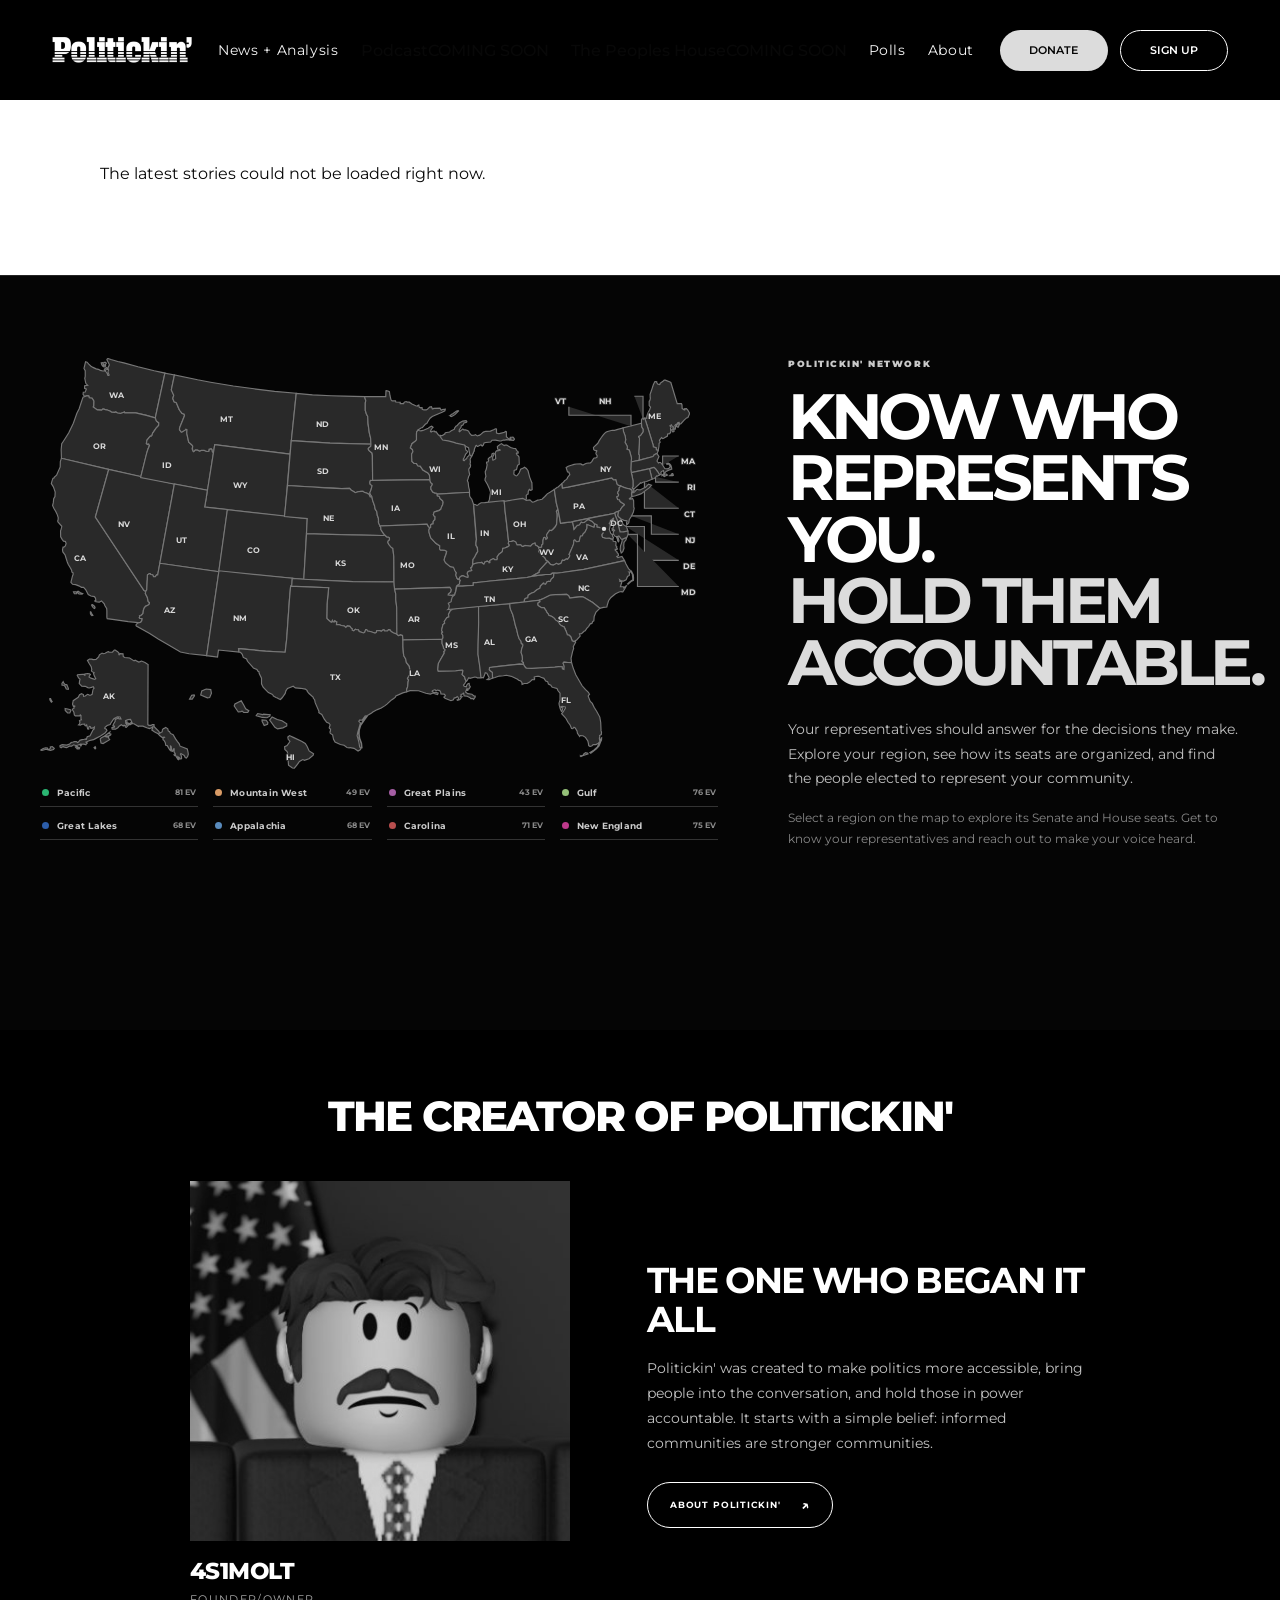
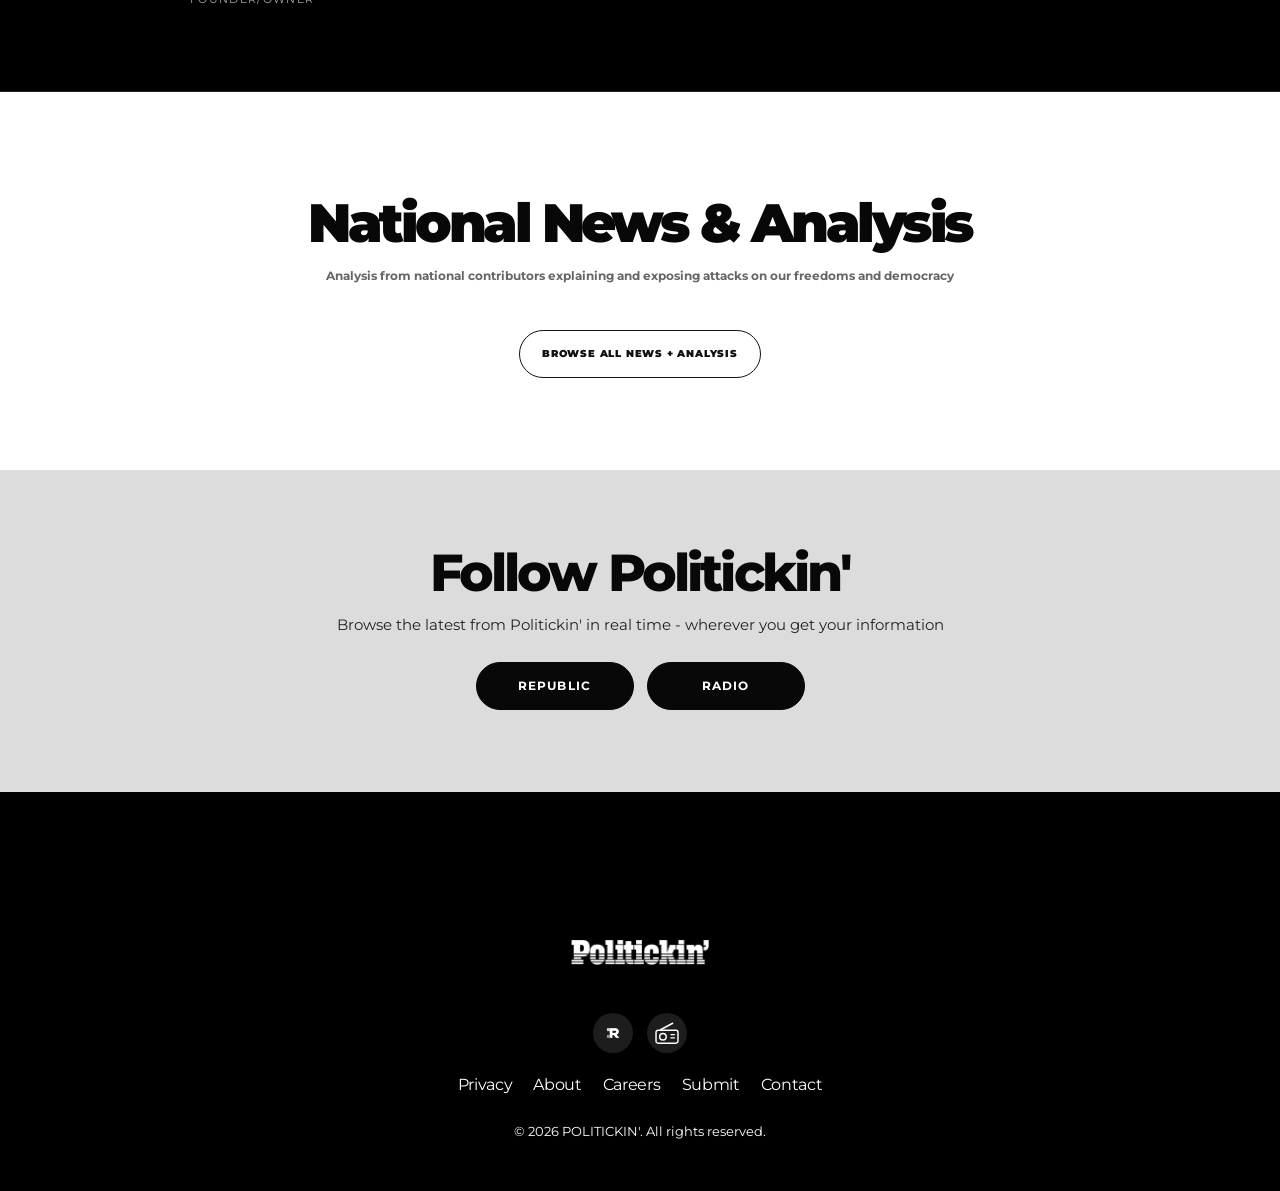
==== index.html @ 332f0aea "Mark podcast and Peoples House as coming soon" ====
<!doctype html>
<html lang="en">
<head>
  <meta charset="utf-8" />
  <meta name="viewport" content="width=device-width, initial-scale=1" />
  <meta name="theme-color" content="#050505" />
  <meta name="description" content="Independent journalism for the communities shaping tomorrow." />
  <title>Politickin'</title>
  <link rel="preconnect" href="https://fonts.googleapis.com" />
  <link rel="preconnect" href="https://fonts.gstatic.com" crossorigin />
  <link href="https://fonts.googleapis.com/css2?family=DM+Sans:wght@400;500;600;700;800;900&family=Montserrat:wght@400;500;600;700;800;900&family=Space+Grotesk:wght@500;600;700&display=swap" rel="stylesheet" />
  <link rel="stylesheet" href="./styles.css" />
</head>
<body>
<header class="site-header">
    <a class="wordmark" href="#home" aria-label="Politickin home"><img class="header-logo" src="./Politickin%27%20WHITE.png?v=a7400ff31639ab656cc63ef716fd7ea4c608092f" alt="Politickin’" /></a>
    <button class="menu-toggle" aria-label="Open navigation" aria-expanded="false"><span></span><span></span><span></span></button>
    <nav class="main-nav" aria-label="Main navigation">
      <div class="nav-dropdown"><a class="nav-link" href="./news-analysis.html" aria-haspopup="true" aria-expanded="false">News + Analysis</a><div class="nav-dropdown-menu"><a href="./submit-op-ed.html">Submit an Op-Ed</a></div></div><span class="nav-link nav-coming-soon" aria-label="Podcast, coming soon"><span class="nav-coming-title">Podcast</span><span class="nav-coming-label">COMING SOON</span></span><span class="nav-link nav-coming-soon" aria-label="The Peoples House, coming soon"><span class="nav-coming-title">The Peoples House</span><span class="nav-coming-label">COMING SOON</span></span><a class="nav-link" href="./news-analysis.html#national">Polls</a><a class="nav-link" href="#about">About</a>
    </nav>
    <div class="header-actions"><a class="btn btn-light btn-small" href="#support">DONATE</a><a class="btn btn-outline btn-small" href="./writer-portal.html">SIGN UP</a></div>
  </header>

  <main id="home">
    <section class="hero section-shell">
      <div class="hero-grid" aria-live="polite"><p class="homepage-feature-loading">Loading the latest stories…</p></div>
    </section>

    <section class="network-section" id="about">
      <div class="section-shell network-wrap">
        <div class="network-visual">
          <div class="electoral-map" id="electoral-map">
            <div class="electoral-map-stage">
              <svg class="electoral-svg" id="electoral-svg" viewBox="0 0 960 610" role="img" aria-label="Interactive map of the United States divided into eight custom electoral regions and the District of Columbia"></svg>
              <div class="map-loading" id="map-loading">Loading the electoral map…</div>
            </div>
            <div class="electoral-legend" id="electoral-legend" aria-label="Electoral regions"></div>
          </div>
        </div>
        <div class="network-copy" id="network-copy">
          <div class="network-intro" id="network-intro">
            <div class="eyebrow">POLITICKIN' NETWORK</div>
            <h2>KNOW WHO REPRESENTS YOU.<br/><span>HOLD THEM ACCOUNTABLE.</span></h2>
            <p>Your representatives should answer for the decisions they make. Explore your region, see how its seats are organized, and find the people elected to represent your community.</p>
            <p class="network-small">Select a region on the map to explore its Senate and House seats. Get to know your representatives and reach out to make your voice heard.</p>
          </div>
          <section class="region-info" id="region-info" aria-live="polite" aria-label="Regional representatives"></section>
        </div>
      </div>
    </section>

    <section class="series-section creator-section" id="series">
      <div class="section-shell">
        <div class="creator-heading"><h2>THE CREATOR OF POLITICKIN'</h2></div>
        <div class="creator-profile">
          <div class="creator-portrait">
            <img src="./0H8kqzoh_400x400.jpg" alt="Portrait of the creator of Politickin'"/>
            <div class="creator-name">4S1MOLT</div>
            <div class="creator-title">FOUNDER/OWNER</div>
          </div>
          <div class="creator-story">
            <h3>THE ONE WHO BEGAN IT ALL</h3>
            <p>Politickin' was created to make politics more accessible, bring people into the conversation, and hold those in power accountable. It starts with a simple belief: informed communities are stronger communities.</p>
            <a class="creator-about-btn" href="#about">ABOUT POLITICKIN' <span>↗</span></a>
          </div>
        </div>
      </div>
    </section>

<section class="national-section section-shell" id="national">
      <div class="section-title">
        <h2>National News &amp; Analysis</h2>
        <p>Analysis from national contributors explaining and exposing attacks on our freedoms and democracy</p>
      </div>
      <div class="article-list">
        
        
        
      </div>
      <a class="btn btn-outline browse-btn" href="./news-analysis.html">BROWSE ALL NEWS + ANALYSIS</a>
    </section>

    <section class="newsletter-section follow-section" id="newsletter">
      <div class="follow-content">
        <h2>Follow Politickin'</h2>
        <p>Browse the latest from Politickin' in real time - wherever you get your information</p>
        <div class="follow-actions">
          <a class="follow-button" href="#national">REPUBLIC</a>
          <a class="follow-button" href="#series">RADIO</a>
        </div>
      </div>
    </section>
  </main>

  <footer class="site-footer politickin-footer" id="support">
    <div class="footer-centered">
      <a class="footer-logo" href="#home" aria-label="Politickin' home"><img src="./Politickin%27%20WHITE.png" alt="Politickin'"/></a>
      <div class="footer-socials footer-platforms" aria-label="Politickin' platforms">
        <a class="footer-platform republic-platform" href="#newsletter" aria-label="Republic"><img src="./REPUBLIC%20LOGO.png" alt="Republic"/></a>
        <a class="footer-platform radio-platform" href="#newsletter" aria-label="Radio"><svg viewBox="0 0 32 32" role="img" aria-hidden="true"><path d="M5 12.5h22a2.5 2.5 0 0 1 2.5 2.5v11A2.5 2.5 0 0 1 27 28.5H5A2.5 2.5 0 0 1 2.5 26V15A2.5 2.5 0 0 1 5 12.5Z" fill="none" stroke="currentColor" stroke-width="1.8"/><path d="m8 12 15-8" fill="none" stroke="currentColor" stroke-width="1.8" stroke-linecap="round"/><circle cx="11" cy="20.5" r="4" fill="none" stroke="currentColor" stroke-width="1.8"/><path d="M21 18h4M21 22h4" fill="none" stroke="currentColor" stroke-width="1.8" stroke-linecap="round"/></svg></a>
      </div>
      <nav class="footer-quicklinks" aria-label="Footer navigation">
        <a href="#support">Privacy</a><a href="#about">About</a><a href="#support">Careers</a><a href="#newsletter">Submit</a><a href="#support">Contact</a>
      </nav>
      <div class="footer-legal"><p>© 2026 POLITICKIN'. All rights reserved.</p></div>
    </div>
  </footer>
  <div class="toast" role="status" aria-live="polite"></div>
  <script src="./script.js"></script><script src="./supabase-config.js"></script><script src="./featured-stories.js?v=20261108-2"></script><script src="./published-articles.js?v=20261108-4"></script>
</body>
</html>
---- styles.css ----
:root{--black:#050505;--white:#fff;--muted:#a5a5a5;--line:#303030;--panel:#171717;--accent:#dcdcdc;--font:'DM Sans',system-ui,sans-serif;--display:'Space Grotesk','DM Sans',sans-serif}*{box-sizing:border-box}html{scroll-behavior:smooth;scroll-padding-top:90px}body{margin:0;background:var(--black);color:var(--white);font-family:var(--font);-webkit-font-smoothing:antialiased}a{color:inherit;text-decoration:none}img{display:block;width:100%;height:100%;object-fit:cover}button,input{font:inherit}.section-shell{width:min(1240px,calc(100% - 80px));margin-inline:auto}.site-header{height:120px;width:min(100%,1600px);margin-inline:auto;padding:0 32px;display:flex;align-items:center;justify-content:space-between;gap:27px;background:#000;border-bottom:0;position:sticky;top:0;z-index:20}.wordmark{font-family:var(--font);font-weight:900;font-size:27px;letter-spacing:-.065em;line-height:1;white-space:nowrap;color:#fff;flex:0 0 auto}.main-nav{display:flex;align-items:center;justify-content:space-between;flex:1;gap:20px}.main-nav a{font-size:20px;font-weight:500;color:#f5f5f5;white-space:nowrap;letter-spacing:-.035em;transition:color .2s}.header-actions{display:flex;gap:25px;align-items:center;flex:0 0 auto}.btn-small{min-height:56px;min-width:150px;padding:0 28px;font-size:15px;letter-spacing:-.01em;border-radius:999px}.btn-light{background:#ffeb18;color:#000}.btn-light:hover{background:#fff}.btn-outline{border:2px solid #fff;color:#fff;background:transparent}.btn-outline:hover{background:#fff;color:#050505}.wordmark{font-family:var(--display);font-weight:700;font-size:31px;letter-spacing:-.09em;line-height:1;white-space:nowrap}.wordmark-period{color:var(--accent)}.main-nav{display:flex;align-items:center;gap:clamp(12px,1.7vw,26px)}.main-nav a{font-size:11px;font-weight:700;color:#d0d0d0;white-space:nowrap;transition:color .2s}.main-nav a:hover,.footer-col a:hover{color:var(--accent)}.header-actions{display:flex;gap:9px;align-items:center}.btn{display:inline-flex;justify-content:center;align-items:center;gap:17px;min-height:48px;padding:0 22px;border:1px solid transparent;border-radius:2px;font-size:10px;font-weight:900;letter-spacing:.08em;transition:background .2s,color .2s,border-color .2s,transform .2s;cursor:pointer}.btn:hover{transform:translateY(-2px)}.btn-light{background:var(--accent);color:#050505}.btn-light:hover{background:#fff}.btn-outline{border-color:#eee;color:#fff;background:transparent}.btn-outline:hover{background:#fff;color:#050505}.btn-small{min-height:36px;padding:0 16px;font-size:9px}.menu-toggle{display:none;background:none;border:0;padding:8px}.menu-toggle span{display:block;width:23px;height:2px;background:white;margin:5px}.hero{padding-top:49px;padding-bottom:76px}.section-kicker,.eyebrow{font-size:9px;font-weight:900;letter-spacing:.17em;color:#bdbdbd}.section-kicker{display:flex;align-items:center;gap:10px;margin-bottom:20px}.live-dot{width:7px;height:7px;border-radius:50%;background:var(--accent);box-shadow:0 0 12px #dcdcdc88}.hero-grid{display:grid;grid-template-columns:minmax(0,1.65fr) minmax(310px,.85fr);gap:48px}.image-link{display:block;position:relative;overflow:hidden;background:#222}.lead-image{height:420px}.lead-image img,.side-thumb img,.article-photo img,.portrait img{transition:transform .65s cubic-bezier(.2,.7,.2,1),filter .4s}.image-link:hover img,.side-thumb:hover img,.article-photo:hover img,.series-card:hover img{transform:scale(1.045)}.image-tag{position:absolute;left:17px;bottom:17px;background:var(--accent);color:#050505;padding:9px 12px;font-size:9px;font-weight:900;letter-spacing:.12em}.story-meta{display:flex;gap:9px;align-items:center;font-size:9px;letter-spacing:.12em;font-weight:800;color:#aaa}.lead-story>.story-meta{margin-top:22px}.lead-story h1{font-family:var(--display);font-size:clamp(36px,5.1vw,68px);line-height:.99;letter-spacing:-.065em;margin:17px 0 14px;max-width:780px;font-weight:700}.lead-deck{font-size:14px;line-height:1.65;color:#bdbdbd;max-width:660px;margin:0 0 21px}.text-link,.read-more{font-size:9px;letter-spacing:.13em;font-weight:900;display:inline-flex;gap:13px;align-items:center;border-bottom:1px solid #777;padding-bottom:8px}.text-link span,.read-more{color:var(--accent)}.side-stories{padding-top:2px}.side-heading{display:flex;gap:14px;align-items:center;font-size:9px;font-weight:900;letter-spacing:.15em;margin-bottom:18px}.side-heading-line{height:1px;background:#414141;flex:1}.side-story{display:grid;grid-template-columns:116px 1fr;gap:17px;padding:17px 0;border-top:1px solid #333}.side-thumb{height:103px;overflow:hidden;background:#222}.side-story .story-meta{font-size:8px;letter-spacing:.08em}.side-story h2{font-family:var(--display);font-size:16px;line-height:1.18;letter-spacing:-.035em;margin:8px 0}.side-date{font-size:8px;letter-spacing:.12em;color:#777;font-weight:800;margin:0}.all-stories{display:flex;justify-content:space-between;border-top:1px solid #333;padding-top:17px;font-size:9px;font-weight:900;letter-spacing:.13em;color:#ddd}.all-stories span{color:var(--accent)}.network-section{background:#111;border-top:1px solid #292929;border-bottom:1px solid #292929;padding:82px 0}.network-wrap{display:grid;grid-template-columns:1.2fr .8fr;align-items:center;gap:70px}.network-visual{min-width:0}.network-visual .section-kicker{margin-bottom:16px}.us-map{width:100%;height:auto;overflow:visible}.map-shape{fill:url(#mapFill);stroke:#777;stroke-width:1.2}.state-line{fill:none;stroke:#525252;stroke-width:1;opacity:.75}.map-pins circle{fill:var(--accent);stroke:#111;stroke-width:3}.map-labels{fill:#f5f5f5;font-size:9px;font-weight:900;letter-spacing:1px}.map-lines{fill:none;stroke:var(--accent);stroke-width:1.3;opacity:.8}.map-caption{display:flex;align-items:center;gap:9px;font-size:8px;font-weight:800;letter-spacing:.14em;color:#888}.map-legend{width:7px;height:7px;background:var(--accent);border-radius:50%}.network-copy{padding:12px 0}.network-copy .eyebrow{color:var(--accent)}.network-copy h2{font-family:var(--display);font-size:clamp(39px,5vw,64px);line-height:.96;letter-spacing:-.07em;margin:17px 0 24px}.network-copy h2 span{color:var(--accent)}.network-copy p{font-size:14px;line-height:1.75;color:#c0c0c0;margin:0 0 16px}.network-copy .network-small{font-size:12px;color:#888;margin-bottom:27px}.network-copy .btn{font-size:9px;padding:0 17px}.local-strip{padding-top:54px;padding-bottom:62px}.local-strip-head,.series-top{display:flex;align-items:end;justify-content:space-between}.local-strip h2,.series-top h2{font-family:var(--display);font-size:29px;letter-spacing:-.055em;margin:7px 0 0}.local-strip-head .text-link{margin-bottom:4px}.local-logos{display:grid;grid-template-columns:repeat(6,1fr);gap:10px;margin-top:27px}.local-logos a{border:1px solid #303030;background:#101010;min-height:76px;display:flex;flex-direction:column;align-items:center;justify-content:center;font-family:var(--display);font-size:14px;letter-spacing:-.04em;transition:border-color .2s,background .2s}.local-logos a:hover{border-color:#aaa;background:#1b1b1b}.local-logos b{font-weight:700;color:var(--accent)}.national-section{padding-top:73px;padding-bottom:83px}.section-title{text-align:center;max-width:650px;margin:0 auto 36px}.section-title .eyebrow{color:var(--accent)}.section-title h2{font-family:var(--display);font-size:clamp(32px,4vw,48px);letter-spacing:-.065em;margin:10px 0}.section-title h2 span{color:var(--accent)}.section-title p{font-size:13px;color:#aaa;line-height:1.6;margin:0}.article-row{display:grid;grid-template-columns:1fr 265px;gap:35px;align-items:center;border-top:1px solid #303030;padding:24px 0}.article-row:last-child{border-bottom:1px solid #303030}.article-info .story-meta{font-size:8px}.article-info h3{font-family:var(--display);font-size:clamp(21px,2.4vw,29px);line-height:1.1;letter-spacing:-.045em;max-width:720px;margin:11px 0}.article-info p{font-size:12px;line-height:1.6;color:#999;margin:0 0 13px;max-width:650px}.read-more{border:0;padding:0;font-size:8px}.article-photo{height:154px;overflow:hidden;background:#222}.browse-btn{display:flex;width:max-content;margin:31px auto 0}.series-section{background:#111;border-top:1px solid #292929;border-bottom:1px solid #292929;padding:72px 0 78px}.series-top h2{font-size:clamp(30px,4vw,44px);margin-top:8px}.series-top h2 span{color:var(--accent)}.series-top .text-link{margin-bottom:6px}.series-grid{display:grid;grid-template-columns:repeat(4,1fr);gap:17px;margin-top:32px}.series-card{min-width:0}.portrait{height:310px;position:relative;overflow:hidden;background:#292929;filter:grayscale(1)}.portrait img{filter:grayscale(1);object-position:center 30%}.portrait-index{position:absolute;bottom:13px;left:14px;font-family:var(--display);font-size:11px;font-weight:700;background:var(--accent);color:#050505;padding:6px 8px}.series-name{font-family:var(--display);font-size:13px;font-weight:700;letter-spacing:-.02em;margin-top:15px}.series-show{display:flex;justify-content:space-between;align-items:center;font-size:9px;font-weight:900;letter-spacing:.13em;color:#aaa;margin-top:6px}.series-show span{color:var(--accent)}.newsletter-section{padding-top:75px;padding-bottom:78px;display:grid;grid-template-columns:100px 1fr 1fr;gap:40px;align-items:center}.newsletter-mark{width:88px;height:88px;border:1px solid #5a5a5a;display:grid;place-items:center;font-family:var(--display);font-size:57px;font-weight:700;letter-spacing:-.12em}.newsletter-mark span{color:var(--accent)}.newsletter-copy .eyebrow{color:var(--accent)}.newsletter-copy h2{font-family:var(--display);font-size:clamp(27px,3vw,38px);line-height:.98;letter-spacing:-.06em;margin:11px 0}.newsletter-copy p{font-size:12px;line-height:1.6;color:#999;max-width:390px;margin:0}.newsletter-form label{font-size:8px;letter-spacing:.14em;font-weight:900;color:#aaa}.email-row{display:flex;gap:8px;margin-top:9px}.email-row input{height:48px;min-width:0;flex:1;background:#141414;border:1px solid #444;padding:0 14px;color:#fff;outline:none;font-size:12px}.email-row input:focus{border-color:var(--accent)}.email-row .btn{white-space:nowrap}.form-note,.form-status{font-size:9px;line-height:1.5;color:#777;margin:9px 0 0}.form-status{color:var(--accent);min-height:14px}.site-footer{background:#111;border-top:1px solid #333;padding:54px 0 0}.footer-main{display:grid;grid-template-columns:1.7fr 1fr 1fr 1fr;gap:35px;padding-bottom:49px}.footer-brand p{font-size:12px;line-height:1.6;color:#888;margin:17px 0}.social-links{display:flex;gap:8px}.social-links a{width:30px;height:30px;border:1px solid #555;display:grid;place-items:center;font-size:8px;font-weight:900;transition:background .2s,color .2s}.social-links a:hover{background:var(--accent);color:#050505}.footer-col{display:flex;flex-direction:column;gap:12px}.footer-col h3{font-size:9px;letter-spacing:.15em;margin:4px 0 7px}.footer-col a{font-size:11px;color:#999;transition:color .2s}.footer-bottom{border-top:1px solid #333;min-height:53px;display:flex;justify-content:space-between;align-items:center;gap:20px;font-size:8px;font-weight:800;letter-spacing:.12em;color:#777}.footer-bottom a{color:#ddd}.toast{position:fixed;bottom:22px;left:50%;transform:translate(-50%,20px);opacity:0;pointer-events:none;background:var(--accent);color:#050505;padding:12px 18px;font-size:11px;font-weight:800;z-index:50;transition:opacity .25s,transform .25s}.toast.show{opacity:1;transform:translate(-50%,0)}@media(max-width:1450px){.site-header{padding-inline:32px;gap:20px}.main-nav{gap:15px}.main-nav a{font-size:15px}.header-actions{gap:12px}.btn-small{min-width:120px;min-height:48px;font-size:12px}}@media(max-width:1100px){.site-header{padding-inline:26px}.main-nav{gap:12px}.main-nav a{font-size:12px}.section-shell{width:calc(100% - 52px)}.hero-grid{gap:30px}.lead-image{height:370px}.network-wrap{gap:35px}.portrait{height:260px}}@media(max-width:850px){.site-header{height:72px;padding-inline:25px}.menu-toggle{display:block;margin-left:auto;cursor:pointer}.header-actions{display:none}.main-nav{display:none;position:absolute;top:71px;left:0;right:0;background:#080808;border-bottom:1px solid #333;padding:18px 25px 24px;flex-direction:column;align-items:stretch;gap:0}.main-nav.open{display:flex}.main-nav a{font-size:13px;padding:13px 0;border-bottom:1px solid #222}.hero-grid{grid-template-columns:1fr}.lead-image{height:420px}.side-stories{display:grid;grid-template-columns:1fr 1fr;column-gap:22px}.side-heading,.all-stories{grid-column:1/-1}.side-story{grid-template-columns:100px 1fr}.network-wrap{grid-template-columns:1fr;gap:28px}.network-visual{max-width:680px;margin:auto}.network-copy{max-width:650px}.local-logos{grid-template-columns:repeat(3,1fr)}.series-grid{grid-template-columns:repeat(2,1fr);gap:28px 17px}.portrait{height:340px}.newsletter-section{grid-template-columns:80px 1fr;gap:25px}.newsletter-form{grid-column:2}.footer-main{grid-template-columns:1.5fr 1fr 1fr;row-gap:35px}.footer-col:last-child{grid-column:2}}@media(max-width:560px){.section-shell{width:calc(100% - 36px)}.site-header{height:65px;padding-inline:18px}.wordmark{font-size:28px}.main-nav{top:64px;padding-inline:18px}.hero{padding-top:34px;padding-bottom:54px}.lead-image{height:260px}.lead-story h1{font-size:40px}.lead-deck{font-size:13px}.side-stories{display:block}.side-story{grid-template-columns:105px 1fr;gap:13px}.side-thumb{height:94px}.side-story h2{font-size:15px}.network-section{padding:54px 0}.network-wrap{gap:15px}.network-copy h2{font-size:43px}.network-copy .btn{width:100%;font-size:8px;padding-inline:10px}.map-labels{font-size:10px}.local-strip{padding-top:42px;padding-bottom:46px}.local-strip-head,.series-top{align-items:start;gap:20px;flex-direction:column}.local-strip h2{font-size:25px}.local-strip-head .text-link{margin-top:0}.local-logos{grid-template-columns:repeat(2,1fr);gap:7px}.local-logos a{min-height:66px}.national-section{padding-top:54px;padding-bottom:58px}.section-title{margin-bottom:25px}.section-title h2{font-size:34px}.article-row{grid-template-columns:1fr 112px;gap:13px;padding:18px 0}.article-info h3{font-size:19px}.article-info p{font-size:10px;line-height:1.45}.article-photo{height:105px}.article-info .story-meta{font-size:7px;gap:5px}.browse-btn{width:100%;font-size:8px}.series-section{padding:54px 0}.series-top h2{font-size:31px}.series-top .text-link{margin-top:0}.series-grid{gap:24px 11px;margin-top:24px}.portrait{height:220px}.series-name{font-size:11px}.series-show{font-size:8px;letter-spacing:.08em}.newsletter-section{padding-top:55px;padding-bottom:58px;grid-template-columns:1fr;gap:20px}.newsletter-mark{width:60px;height:60px;font-size:40px}.newsletter-copy h2{font-size:32px}.newsletter-form{grid-column:auto}.email-row{flex-direction:column}.email-row .btn{width:100%}.footer-main{grid-template-columns:1fr 1fr;gap:30px 20px}.footer-brand{grid-column:1/-1}.footer-col:last-child{grid-column:auto}.footer-bottom{padding:15px 0;flex-wrap:wrap;justify-content:flex-start;font-size:7px;gap:10px 18px}.footer-bottom span:nth-child(2){display:none}}@media(prefers-reduced-motion:reduce){*,*::before,*::after{scroll-behavior:auto!important;transition:none!important;animation:none!important}}

/* Light editorial page with deliberate dark network bands */
body{background:#fff;color:#080808}
.site-header{background:#000}
.hero,.national-section,.series-section,.newsletter-section{background:#fff;color:#080808}
.hero .section-kicker,.hero .eyebrow,.national-section .eyebrow,.series-section .eyebrow,.newsletter-section .eyebrow{color:#555}
.hero .story-meta,.national-section .story-meta{color:#666}
.lead-deck,.side-story .story-meta,.article-info p,.section-title p,.newsletter-copy p{color:#666}
.side-heading{color:#111}
.side-heading-line,.side-story,.article-row{border-color:#d8d8d8}
.side-heading-line{background:#ccc}
.side-date{color:#777}
.all-stories{color:#111;border-color:#d8d8d8}
.text-link,.read-more{color:#111;border-color:#777}
.text-link span,.read-more{color:#111}
.network-section,.local-strip{background:#050505;color:#fff;border-color:#242424}
.network-section .section-kicker,.network-section .eyebrow,.local-strip .eyebrow{color:#c9c9c9}
.local-strip .text-link,.local-strip .text-link span{color:#fff}
.local-logos a{background:#151515;border-color:#383838;color:#fff}
.local-logos a:hover{background:#222;border-color:#aaa}
.national-section .section-title h2,.national-section .article-info h3,.series-section h2,.series-name{color:#080808}
.national-section .article-row{border-color:#d7d7d7}
.national-section .article-info .story-meta{color:#777}
.national-section .article-info p{color:#666}
.national-section .read-more{color:#111}
.national-section .browse-btn{border-color:#111;color:#111}
.national-section .browse-btn:hover{background:#111;color:#fff}
.series-section{border-color:#e5e5e5}
.series-section .series-show{color:#666}
.newsletter-section .newsletter-mark{border-color:#aaa;color:#111}
.newsletter-form label{color:#444}
.email-row input{background:#f5f5f5;border-color:#ccc;color:#111}
.form-note,.form-status{color:#666}
.site-footer{background:#f4f4f4;color:#111;border-color:#ddd}
.footer-brand p,.footer-col a{color:#666}
.footer-col h3{color:#111}
.footer-col a:hover{color:#000}
.social-links a{border-color:#999;color:#111}
.footer-bottom{border-color:#ddd;color:#666}
.footer-bottom a{color:#111}
@media(max-width:850px){.main-nav{background:#080808}}

/* Screenshot-matched Courier top fold */
.site-header{height:66px;width:100%;max-width:none;padding:0 max(24px,calc((100% - 820px)/2));gap:14px;justify-content:space-between;background:#000}
.site-header .wordmark{font-family:var(--font);font-size:16px;font-weight:900;letter-spacing:-.07em;flex:0 0 auto}
.site-header .main-nav{display:flex;align-items:center;justify-content:flex-start;flex:0 1 auto;gap:24px;margin:0 8px}
.site-header .main-nav a{font-size:11px;font-weight:500;letter-spacing:-.025em;color:#f5f5f5}
.site-header .header-actions{gap:14px}
.site-header .btn-small{min-width:81px;min-height:31px;padding:0 17px;font-size:9px;letter-spacing:0}
.site-header .btn-light{background:#ffeb18;color:#000;border-radius:999px}
.site-header .btn-outline{border:1.5px solid #fff;border-radius:999px;background:transparent;color:#fff}
.hero.section-shell{width:min(684px,calc(100% - 36px));padding-top:40px;padding-bottom:64px}
.hero-grid{grid-template-columns:minmax(0,3.25fr) minmax(0,1fr);gap:13px;align-items:start}
.lead-image{height:auto;aspect-ratio:1.555}
.lead-story>.story-meta{margin-top:7px;color:#111;font-size:8px;letter-spacing:.13em}
.lead-story h1{font-family:var(--font);font-size:21px;line-height:1.02;letter-spacing:-.055em;font-weight:900;color:#111;margin:7px 0 6px;max-width:none}
.lead-story h1 a{color:inherit}
.lead-deck{font-size:11px;line-height:1.45;color:#222;margin:0;max-width:none}
.side-stories{padding:0;display:flex;flex-direction:column;gap:22px}
.side-story{display:flex;flex-direction:column;gap:6px;padding:0;border:0}
.side-thumb{display:block;width:100%;height:auto;aspect-ratio:1.55;overflow:hidden}
.side-story .story-meta{font-size:8px;letter-spacing:.12em;color:#111}
.side-story h2{font-family:var(--font);font-size:13px;line-height:1.04;letter-spacing:-.045em;font-weight:900;color:#111;margin:8px 0 0}
.side-story h2 a{color:inherit}
.side-deck{font-size:10px;color:#333;margin:7px 0 0}
@media(max-width:850px){
 .site-header{height:66px;padding:0 22px}
 .site-header .main-nav{display:none;position:absolute;top:66px;left:0;right:0;background:#080808;padding:16px 22px;flex-direction:column;align-items:stretch;gap:0;margin:0}
 .site-header .main-nav.open{display:flex}
 .site-header .main-nav a{font-size:13px;padding:12px 0;border-bottom:1px solid #222}
 .site-header .header-actions{display:flex}
 .site-header .btn-small{min-width:72px;min-height:30px}
 .hero.section-shell{padding-top:30px}
}
@media(max-width:560px){
 .site-header{padding:0 16px}
 .site-header .wordmark{font-size:19px}
 .site-header .header-actions{gap:7px}
 .site-header .btn-small{min-width:64px;padding:0 11px;font-size:8px}
 .hero-grid{grid-template-columns:1fr;gap:22px}
 .lead-image{aspect-ratio:1.45}
 .lead-story h1{font-size:clamp(24px,7vw,34px)}
 .side-stories{display:grid;grid-template-columns:1fr 1fr;gap:12px}
 .side-story{min-width:0}
 .side-story h2{font-size:12px}
}


/* Medium-scale header and larger editorial content */
.site-header{height:84px;padding:0 max(28px,calc((100% - 1160px)/2));gap:20px}
.site-header .wordmark{font-size:22px}
.site-header .main-nav{gap:24px;margin:0 8px}
.site-header .main-nav a{font-size:14px}
.site-header .header-actions{gap:16px}
.site-header .btn-small{min-width:108px;min-height:41px;padding:0 21px;font-size:11px}
.hero.section-shell{width:min(900px,calc(100% - 48px));padding-top:48px;padding-bottom:76px}
.hero-grid{grid-template-columns:minmax(0,3.2fr) minmax(0,1fr);gap:18px}
.lead-story>.story-meta{margin-top:9px;font-size:9px}
.lead-story h1{font-size:29px;line-height:1.04;margin:9px 0 8px}
.lead-deck{font-size:14px;line-height:1.5}
.side-stories{gap:26px}
.side-story{gap:8px}
.side-story .story-meta{font-size:9px}
.side-story h2{font-size:16px;line-height:1.08;margin-top:8px}
.side-deck{font-size:12px;margin-top:8px}
@media(max-width:850px){
 .site-header{height:76px;padding:0 24px}
 .site-header .wordmark{font-size:21px}
 .site-header .main-nav{top:76px}
 .site-header .btn-small{min-width:88px;min-height:37px;font-size:10px}
 .hero.section-shell{width:calc(100% - 40px);padding-top:36px}
 .lead-story h1{font-size:26px}
 .lead-deck{font-size:13px}
 .side-story h2{font-size:14px}
}
@media(max-width:560px){
 .site-header{height:68px;padding:0 16px}
 .site-header .wordmark{font-size:20px}
 .site-header .main-nav{top:68px}
 .site-header .header-actions{gap:7px}
 .site-header .btn-small{min-width:68px;min-height:32px;padding:0 12px;font-size:9px}
 .hero.section-shell{width:calc(100% - 32px);padding-top:26px}
 .hero-grid{grid-template-columns:1fr;gap:22px}
 .lead-image{aspect-ratio:1.5}
 .lead-story>.story-meta{font-size:9px}
 .lead-story h1{font-size:clamp(27px,7.5vw,35px);line-height:1.03}
 .lead-deck{font-size:14px}
 .side-stories{grid-template-columns:1fr 1fr;gap:14px}
 .side-story h2{font-size:13px;line-height:1.08}
 .side-story .story-meta{font-size:8px}
}


/* Larger, more prominent story presentation */
.hero.section-shell{width:min(1080px,calc(100% - 56px))}
.hero-grid{grid-template-columns:minmax(0,3.15fr) minmax(0,1fr);gap:24px}
.lead-image{aspect-ratio:1.58}
.lead-story>.story-meta{font-size:10px}
.lead-story h1{font-size:clamp(32px,3.2vw,40px);line-height:1.03;margin:11px 0 10px}
.lead-deck{font-size:16px;line-height:1.55}
.side-stories{gap:30px}
.side-story .story-meta{font-size:10px}
.side-story h2{font-size:19px;line-height:1.08}
.side-deck{font-size:14px}
.national-section.section-shell{width:min(1080px,calc(100% - 56px))}
.national-section{padding-top:88px;padding-bottom:92px}
.section-title{max-width:780px;margin-bottom:44px}
.section-title h2{font-size:clamp(38px,4.5vw,54px)}
.section-title p{font-size:16px}
.article-row{grid-template-columns:minmax(0,1fr) 320px;gap:42px;padding:32px 0}
.article-info .story-meta{font-size:10px}
.article-info h3{font-size:clamp(26px,2.8vw,36px);line-height:1.08;margin:13px 0}
.article-info p{font-size:15px;line-height:1.65;margin-bottom:16px}
.read-more{font-size:10px}
.article-photo{height:205px}
.series-section .section-shell{width:min(1080px,calc(100% - 56px))}
.series-grid{gap:22px;margin-top:40px}
.portrait{height:360px}
.series-name{font-size:16px}
.series-show{font-size:11px}
@media(max-width:850px){
 .hero.section-shell,.national-section.section-shell,.series-section .section-shell{width:calc(100% - 40px)}
 .hero-grid{gap:18px}
 .lead-story h1{font-size:30px}
 .lead-deck{font-size:14px}
 .side-story h2{font-size:15px}
 .article-row{grid-template-columns:minmax(0,1fr) 220px;gap:22px;padding:25px 0}
 .article-info h3{font-size:25px}
 .article-info p{font-size:13px}
 .article-photo{height:160px}
 .portrait{height:260px}
}
@media(max-width:560px){
 .hero.section-shell,.national-section.section-shell,.series-section .section-shell{width:calc(100% - 32px)}
 .hero-grid{grid-template-columns:1fr;gap:24px}
 .lead-story h1{font-size:clamp(29px,8vw,38px)}
 .lead-deck{font-size:15px}
 .side-stories{grid-template-columns:1fr 1fr;gap:14px}
 .side-story h2{font-size:14px}
 .article-row{grid-template-columns:1fr;gap:13px;padding:22px 0}
 .article-info h3{font-size:25px}
 .article-info p{font-size:14px}
 .article-photo{height:auto;aspect-ratio:1.6;grid-row:1}
 .portrait{height:210px}
 .series-grid{gap:22px 12px}
 .series-name{font-size:13px}
 .series-show{font-size:9px}
}


/* Final header refinements */
.site-header{height:100px;padding-top:0;padding-bottom:0}
.site-header .main-nav a,.site-header .btn-small{font-family:'Montserrat',sans-serif}
.site-header .main-nav a{font-weight:600;letter-spacing:-.035em}
@media(max-width:850px){
 .site-header{height:86px}
 .site-header .main-nav{top:86px}
}
@media(max-width:560px){
 .site-header{height:76px}
 .site-header .main-nav{top:76px}
}


/* Keep the complete header group centered, with tighter spacing between logo, nav, and actions. */
.site-header{justify-content:center;gap:26px;padding-left:24px;padding-right:24px}
.site-header .main-nav{flex:0 1 auto;justify-content:flex-start;gap:22px;margin:0}
.site-header .header-actions{margin-left:0;gap:12px}
@media(max-width:850px){.site-header{justify-content:space-between;gap:14px;padding-inline:25px}.site-header .main-nav{margin:0}}
@media(max-width:560px){.site-header{padding-inline:18px}}


/* Header typography: Montserrat Medium throughout. */
.site-header,.site-header .wordmark,.site-header .main-nav a,.site-header .header-actions,.site-header .btn,.site-header .btn-small{font-family:'Montserrat',sans-serif;font-weight:500}


/* Use the site's light gray accent instead of yellow in header actions. */
.site-header .btn-light{background:#dcdcdc;color:#050505}
.site-header .btn-light:hover{background:#fff}


/* Keep the logo in its display typeface; nav and action buttons use Montserrat Medium. */
.site-header .wordmark{font-family:var(--display);font-weight:700}
.site-header .main-nav a,.site-header .header-actions,.site-header .btn,.site-header .btn-small{font-family:'Montserrat',sans-serif;font-weight:500}


/* Header type weights: navigation Medium, action buttons Semibold. */
.site-header .main-nav a{font-family:'Montserrat',sans-serif;font-weight:500}
.site-header .header-actions,.site-header .btn,.site-header .btn-small{font-family:'Montserrat',sans-serif;font-weight:600}


/* Navigation links: Montserrat Regular. */
.site-header .main-nav a{font-family:'Montserrat',sans-serif;font-weight:400}


/* Navigation tracking: 62% of the current font size (0.62em in CSS). */
.site-header .main-nav a{letter-spacing:0.62em}


/* Navigation links use subtle 0.62px letter spacing. */
.site-header .main-nav a{letter-spacing:0.62px}


/* Action buttons: Montserrat Semibold. */
.site-header .header-actions,.site-header .header-actions .btn,.site-header .header-actions .btn-small{font-family:'Montserrat',sans-serif;font-weight:600}


/* Use the supplied Politickin' white logo in the header. */
.site-header .wordmark{display:flex;align-items:center;flex:0 0 auto}
.site-header .header-logo{display:block;width:clamp(112px,11vw,150px);height:auto;max-height:42px;object-fit:contain}
@media(max-width:560px){.site-header .header-logo{width:112px;max-height:34px}}


/* Refine the header logo to a compact wordmark-sized footprint. */
.site-header .header-logo{width:104px;max-height:30px}
@media(max-width:560px){.site-header .header-logo{width:92px;max-height:27px}}


/* Final header logo sizing and reliable rendering of the repository asset. */
.site-header .wordmark{display:flex;align-items:center;flex:0 0 auto;line-height:0}
.site-header .header-logo{display:block;width:140px;height:auto;max-height:26px;object-fit:contain;object-position:center}
@media(max-width:850px){.site-header .header-logo{width:124px;max-height:24px}}
@media(max-width:560px){.site-header .header-logo{width:112px;max-height:21px}}


/* Give article descriptions a little more room without shrinking the stories too far. */
.national-section .article-row{padding:27px 0;gap:34px}
.national-section .article-info h3{font-size:clamp(24px,2.45vw,32px);line-height:1.1;margin:10px 0 9px}
.national-section .article-info p{font-size:14px;line-height:1.58;margin:0 0 12px}
.national-section .article-photo{height:184px}
@media(max-width:1100px){.national-section .article-row{gap:24px;padding:24px 0}.national-section .article-photo{height:165px}}
@media(max-width:560px){.national-section .article-row{padding:19px 0;gap:12px}.national-section .article-info h3{font-size:22px;line-height:1.1;margin:8px 0}.national-section .article-info p{font-size:12px;line-height:1.5;margin-bottom:10px}.national-section .article-photo{height:auto;aspect-ratio:1.6}}


/* Slightly more room for article decks while keeping headlines prominent. */
.national-section .article-info h3{font-size:clamp(22px,2.2vw,29px);line-height:1.1;margin:8px 0 7px}
.national-section .article-info p{font-size:13px;line-height:1.5;margin:0 0 10px}
.national-section .article-row{padding:24px 0}
@media(max-width:560px){.national-section .article-info h3{font-size:20px;margin:7px 0}.national-section .article-info p{font-size:11.5px;line-height:1.45;margin-bottom:9px}.national-section .article-row{padding:17px 0}}


/* Push article headlines back further so the story descriptions have room to breathe. */
.national-section .article-row{padding:34px 0;gap:38px}
.national-section .article-info h3{font-size:clamp(21px,2vw,26px);line-height:1.14;margin:7px 0 9px}
.national-section .article-info p{font-size:15px;line-height:1.65;margin:0 0 12px;max-width:680px}
.national-section .article-photo{height:190px}
@media(max-width:850px){.national-section .article-row{padding:28px 0;gap:24px}.national-section .article-info h3{font-size:23px}.national-section .article-info p{font-size:14px}.national-section .article-photo{height:165px}}
@media(max-width:560px){.national-section .article-row{padding:22px 0;gap:12px}.national-section .article-info h3{font-size:19px;line-height:1.14;margin:6px 0 8px}.national-section .article-info p{font-size:13px;line-height:1.55;margin-bottom:10px}.national-section .article-photo{height:auto;aspect-ratio:1.6}}


/* Animated navigation underline, selected-page weight, and the Op-Ed hover panel. */
.site-header .main-nav{align-items:center}
.site-header .main-nav>a,
.site-header .main-nav .nav-dropdown>.nav-link{
  position:relative;
  display:inline-flex;
  align-items:center;
  height:100%;
  padding:10px 0;
  text-decoration:none;
  transition:color .22s ease,font-weight .22s ease;
}
.site-header .main-nav>a::after,
.site-header .main-nav .nav-dropdown>.nav-link::after{
  content:"";
  position:absolute;
  left:0;
  right:0;
  bottom:2px;
  height:1px;
  background:#fff;
  transform:scaleX(0);
  transform-origin:left center;
  transition:transform .28s cubic-bezier(.2,.7,.2,1);
}
.site-header .main-nav>a:hover::after,
.site-header .main-nav>a:focus-visible::after,
.site-header .main-nav>a.is-active::after,
.site-header .main-nav .nav-dropdown:hover>.nav-link::after,
.site-header .main-nav .nav-dropdown:focus-within>.nav-link::after,
.site-header .main-nav .nav-dropdown>.nav-link.is-active::after{transform:scaleX(1)}
.site-header .main-nav>a.is-active,
.site-header .main-nav .nav-dropdown>.nav-link.is-active{font-weight:700}
.site-header .main-nav .nav-dropdown{position:relative;display:flex;align-items:center;height:100%}
.site-header .nav-dropdown-menu{
  position:absolute;
  z-index:40;
  top:calc(100% + 12px);
  left:50%;
  width:350px;
  height:100px;
  display:flex;
  align-items:center;
  justify-content:center;
  background:#000;
  border:1px solid #fff;
  box-shadow:0 5px 16px rgba(0,0,0,.18);
  opacity:0;
  visibility:hidden;
  pointer-events:none;
  transform:translate(-50%,-8px);
  transition:opacity .2s ease,transform .24s ease,visibility .2s;
}
.site-header .nav-dropdown-menu::before{
  content:"";
  position:absolute;
  top:-14px;
  left:50%;
  width:20px;
  height:20px;
  background:#000;
  border-top:1px solid #fff;
  border-left:1px solid #fff;
  transform:translateX(-50%) rotate(45deg);
}
.site-header .nav-dropdown-menu a{
  position:relative;
  z-index:1;
  display:flex;
  align-items:center;
  justify-content:center;
  width:100%;
  height:100%;
  padding:0 18px;
  color:#fff;
  font-family:'Montserrat',sans-serif;
  font-size:20px;
  font-weight:400;
  letter-spacing:0;
  white-space:nowrap;
}
.site-header .nav-dropdown:hover .nav-dropdown-menu,
.site-header .nav-dropdown:focus-within .nav-dropdown-menu,
.site-header .nav-dropdown.open .nav-dropdown-menu{
  opacity:1;
  visibility:visible;
  pointer-events:auto;
  transform:translate(-50%,0);
}
@media(max-width:850px){
  .site-header .main-nav .nav-dropdown{display:block;height:auto}
  .site-header .main-nav .nav-dropdown>.nav-link{display:flex;width:100%;height:auto}
  .site-header .nav-dropdown-menu{
    position:relative;
    top:auto;
    left:auto;
    width:100%;
    height:72px;
    margin:0 0 8px;
    transform:none;
    display:none;
    opacity:1;
    visibility:visible;
    pointer-events:auto;
    box-shadow:none;
  }
  .site-header .nav-dropdown-menu::before{display:none}
  .site-header .nav-dropdown-menu a{font-size:16px}
  .site-header .nav-dropdown:hover .nav-dropdown-menu,
  .site-header .nav-dropdown:focus-within .nav-dropdown-menu,
  .site-header .nav-dropdown.open .nav-dropdown-menu{display:flex;transform:none}
  .site-header .main-nav>a::after,
  .site-header .main-nav .nav-dropdown>.nav-link::after{bottom:5px}
}
@media(prefers-reduced-motion:reduce){
  .site-header .main-nav>a::after,
  .site-header .main-nav .nav-dropdown>.nav-link::after,
  .site-header .nav-dropdown-menu{transition:none}
}


/* Compact, carefully proportioned Op-Ed dropdown. */
.site-header .nav-dropdown-menu{
  top:calc(100% + 8px);
  width:250px;
  height:70px;
  border:1px solid #fff;
  box-shadow:0 3px 10px rgba(0,0,0,.16);
}
.site-header .nav-dropdown-menu::before{
  top:-11px;
  width:15px;
  height:15px;
}
.site-header .nav-dropdown-menu a{
  padding:0 12px;
  font-size:16px;
  letter-spacing:-.015em;
}
@media(max-width:850px){
  .site-header .nav-dropdown-menu{
    width:100%;
    height:54px;
    margin:0 0 6px;
  }
  .site-header .nav-dropdown-menu a{font-size:14px}
}


/* Rebuild the dropdown pointer as a clean, joined outlined triangle. */
.site-header .nav-dropdown-menu::before{
  content:"";
  position:absolute;
  top:-10px;
  left:50%;
  width:0;
  height:0;
  background:transparent;
  border-left:9px solid transparent;
  border-right:9px solid transparent;
  border-bottom:10px solid #fff;
  transform:translateX(-50%);
}
.site-header .nav-dropdown-menu::after{
  content:"";
  position:absolute;
  z-index:1;
  top:-8px;
  left:50%;
  width:0;
  height:0;
  background:transparent;
  border-left:8px solid transparent;
  border-right:8px solid transparent;
  border-bottom:9px solid #000;
  transform:translateX(-50%);
}
@media(max-width:850px){
  .site-header .nav-dropdown-menu::before,
  .site-header .nav-dropdown-menu::after{display:none}
}


/* Visually join the dropdown pointer directly to the News + Analysis underline. */
.site-header .nav-dropdown-menu{
  top:calc(100% - 2px);
}
.site-header .nav-dropdown-menu::before{
  top:-10px;
}
.site-header .nav-dropdown-menu::after{
  top:-8px;
}


/* Restore the dropdown spacing from before the latest adjustment. */
.site-header .nav-dropdown-menu{top:calc(100% + 8px)}


/* Match the dropdown action's hover underline to the main navigation links. */
.site-header .nav-dropdown-menu a{
  position:relative;
  text-decoration:none;
}
.site-header .nav-dropdown-menu a::after{
  content:"";
  position:absolute;
  left:18px;
  right:18px;
  bottom:22px;
  height:1px;
  background:#fff;
  transform:scaleX(0);
  transform-origin:left center;
  transition:transform .24s cubic-bezier(.2,.7,.2,1);
}
.site-header .nav-dropdown-menu a:hover::after,
.site-header .nav-dropdown-menu a:focus-visible::after{
  transform:scaleX(1);
}
@media(max-width:850px){
  .site-header .nav-dropdown-menu a::after{bottom:12px}
}
@media(prefers-reduced-motion:reduce){
  .site-header .nav-dropdown-menu a::after{transition:none}
}


/* Interactive electoral regions map — styled to match the Politickin' dark newsroom palette. */
.electoral-map{width:100%;color:#f5f5f5}
.electoral-map-heading{display:flex;justify-content:space-between;align-items:center;margin:0 0 8px;font:800 9px/1 'Montserrat',sans-serif;letter-spacing:.15em;color:#ddd}
.electoral-map-heading .map-hint{color:#858585;font-size:8px}
.electoral-map-stage{position:relative;width:100%;background:radial-gradient(ellipse at 48% 46%,#202020 0%,#151515 67%,#111 100%);border:1px solid #333;overflow:hidden}
.electoral-svg{display:block;width:100%;height:auto;min-height:260px;touch-action:pan-y}
.electoral-svg .state-shape{stroke:#777;stroke-width:1.15;vector-effect:non-scaling-stroke;cursor:pointer;transition:fill .3s ease,opacity .3s ease,filter .25s ease}
.electoral-svg .state-shape:hover,.electoral-svg .state-shape.region-hover{filter:brightness(1.25);stroke:#fff;stroke-width:1.7}
.electoral-svg .state-shape.is-muted{opacity:.22}
.electoral-svg .state-borders{fill:none;stroke:#858585;stroke-width:.9;vector-effect:non-scaling-stroke;pointer-events:none;transition:opacity .48s ease}
.electoral-svg .state-borders.region-dissolve{opacity:0}
.electoral-svg .state-label{font:700 10px 'Montserrat',sans-serif;fill:#fff;text-anchor:middle;dominant-baseline:central;pointer-events:none;paint-order:stroke;stroke:#171717;stroke-width:2.8px;stroke-linejoin:round;transition:opacity .35s ease}
.electoral-svg .state-label.is-hidden{opacity:0}
.electoral-svg .region-total{font:900 30px 'Montserrat',sans-serif;fill:#fff;text-anchor:middle;dominant-baseline:central;paint-order:stroke;stroke:#111;stroke-width:5px;stroke-linejoin:round;opacity:0;transform-box:fill-box;transform-origin:center;transform:scale(.82);transition:opacity .42s ease,transform .42s cubic-bezier(.2,.7,.2,1);pointer-events:none}
.electoral-svg .region-total.is-visible{opacity:1;transform:scale(1)}
.electoral-svg .region-total tspan{font-size:12px;font-weight:700}
.electoral-svg .dc-dot{fill:#fff;stroke:#111;stroke-width:3;vector-effect:non-scaling-stroke}
.electoral-svg .dc-leader{stroke:#fff;stroke-width:1;vector-effect:non-scaling-stroke}
.electoral-svg .dc-label{font:800 10px 'Montserrat',sans-serif;fill:#fff;letter-spacing:.08em}
.map-loading{position:absolute;inset:0;display:grid;place-items:center;color:#aaa;font-size:12px;background:#151515}
.map-loading.is-hidden{display:none}
.electoral-legend{display:grid;grid-template-columns:repeat(4,minmax(0,1fr));gap:7px;margin:13px 0 12px}
.electoral-legend button{min-width:0;display:flex;align-items:center;gap:7px;padding:9px 7px;background:#191919;border:1px solid #383838;color:#ddd;text-align:left;cursor:pointer;transition:border-color .2s,background .2s,opacity .2s}
.electoral-legend button:hover,.electoral-legend button[aria-pressed="true"]{background:#242424;border-color:#fff}
.electoral-legend button[aria-pressed="true"] .legend-name{color:#fff}
.legend-swatch{width:9px;height:9px;flex:0 0 9px;border-radius:50%}
.legend-name{font:700 9px 'Montserrat',sans-serif;white-space:nowrap;overflow:hidden;text-overflow:ellipsis}
.legend-ev{margin-left:auto;color:#aaa;font:700 8px 'Montserrat',sans-serif;white-space:nowrap}
.region-info{min-height:102px;border:1px solid #3a3a3a;background:#191919;padding:14px 16px}
.region-info-empty{display:flex;align-items:center;gap:13px;min-height:70px}
.region-info-mark{display:grid;place-items:center;width:34px;height:34px;border:1px solid #555;border-radius:50%;font-size:20px;color:#aaa;flex:0 0 auto}
.region-info strong,.region-info-title{font:800 10px 'Montserrat',sans-serif;letter-spacing:.12em;color:#fff}
.region-info p{font-size:11px;line-height:1.55;color:#aaa;margin:6px 0 0}
.region-info-top{display:flex;align-items:center;justify-content:space-between;gap:12px}
.region-info-title-wrap{display:flex;align-items:center;gap:9px}
.region-info-chip{width:10px;height:10px;border-radius:50%}
.region-info-ev{font:900 24px/1 'Montserrat',sans-serif;letter-spacing:-.04em;white-space:nowrap}
.region-info-ev small{font-size:10px;letter-spacing:.06em}
.region-info-details{display:flex;flex-wrap:wrap;gap:7px 18px;margin-top:10px}
.region-info-details span{font-size:10px;color:#bdbdbd}
.region-info-details b{color:#fff;font-weight:700}
.region-info-states{font-size:9px!important;letter-spacing:.04em;color:#888!important;margin-top:8px!important}
.map-source-note{font:700 7px 'Montserrat',sans-serif;letter-spacing:.11em;color:#777;margin-top:10px}
@media(max-width:1050px){.network-wrap{grid-template-columns:1fr;gap:42px}.network-visual{max-width:780px;margin-inline:auto;width:100%}.network-copy{max-width:650px;margin-inline:auto}}
@media(max-width:560px){.electoral-map-heading{font-size:8px}.electoral-svg{min-height:190px}.electoral-legend{grid-template-columns:repeat(2,minmax(0,1fr));gap:6px}.electoral-legend button{padding:9px 8px}.legend-name{font-size:9px}.region-info{padding:12px}.region-info-ev{font-size:21px}.region-info-details{gap:7px 12px}}
@media(prefers-reduced-motion:reduce){.electoral-svg *,.electoral-legend button{transition:none!important}}


/* Editorial map refinement: open canvas, quiet state fills, restrained regional accents. */
.electoral-map{color:#f4f4f4}
.electoral-map-stage{background:transparent;border:0;overflow:visible}
.electoral-svg{min-height:0}
.electoral-svg .state-shape{fill:#292929!important;stroke:#777;stroke-width:1.05}
.electoral-svg .state-shape:hover,.electoral-svg .state-shape.region-hover{fill:var(--region-color,#555)!important;filter:brightness(1.12);stroke:#f2f2f2;stroke-width:1.45}
.electoral-svg .state-shape.is-muted{opacity:.16}
.electoral-svg .state-shape.is-selected-region{fill:var(--region-color)!important;opacity:1}
.electoral-svg .state-borders{stroke:#777;stroke-width:.8}
.electoral-svg .state-label{fill:#d7d7d7;font-size:10px;stroke:#292929;stroke-width:2.5px}
.electoral-svg .region-total{fill:#fff;stroke:#111;stroke-width:4px;font-size:32px}
.electoral-svg .dc-dot{fill:var(--accent);stroke:#111}
.electoral-svg .dc-leader{stroke:#aaa}
.electoral-svg .dc-label{fill:#cfcfcf;font-size:9px}
.map-loading{background:transparent;color:#999}
.electoral-legend{grid-template-columns:repeat(4,minmax(0,1fr));gap:5px 15px;margin:10px 0 18px}
.electoral-legend button{padding:8px 2px;background:transparent;border:0;border-bottom:1px solid #333;color:#ccc;gap:8px}
.electoral-legend button:hover,.electoral-legend button[aria-pressed="true"]{background:transparent;border-color:#eee}
.electoral-legend button[aria-pressed="true"] .legend-name{color:#fff}
.legend-swatch{width:7px;height:7px;flex-basis:7px}
.legend-name{font-size:9px;letter-spacing:.025em}
.legend-ev{color:#888;font-size:8px}
.region-info{min-height:82px;border:0;border-top:1px solid #383838;border-bottom:1px solid #383838;background:transparent;padding:13px 0}
.region-info-empty{min-height:56px}
.region-info-mark{width:27px;height:27px;border:1px solid #555;font-size:16px}
.region-info strong,.region-info-title{font-size:9px;letter-spacing:.14em}
.region-info p{font-size:11px;color:#999}
.region-info-ev{font-size:23px}
.region-info-details span{font-size:10px;color:#aaa}
.region-info-states{color:#777!important}
.map-source-note{font-size:7px;color:#696969}
@media(max-width:560px){.electoral-svg{min-height:0}.electoral-legend{grid-template-columns:repeat(2,minmax(0,1fr));gap:4px 14px}.electoral-legend button{padding:9px 0}.region-info{padding:12px 0}}


/* Bundled SVG map state groups (no runtime map libraries). */
.electoral-svg .state-unit{cursor:pointer;outline:none}
.electoral-svg .state-unit .state-shape{fill:#292929!important;stroke:#777;stroke-width:1.15;vector-effect:non-scaling-stroke;transition:fill .25s ease,opacity .25s ease,stroke .25s ease}
.electoral-svg .state-unit.region-hover .state-shape,
.electoral-svg .state-unit.is-selected-region .state-shape{fill:var(--region-color,#555)!important;stroke:#eee;stroke-width:1.5}
.electoral-svg .state-unit.is-muted{opacity:.18}
.electoral-svg .state-unit .state-label{font:700 11px 'Montserrat',sans-serif;fill:#d7d7d7;text-anchor:middle;pointer-events:none;paint-order:stroke;stroke:#292929;stroke-width:2.5px;stroke-linejoin:round}
.electoral-svg .state-unit .state-label.is-hidden{opacity:0}
.electoral-svg .region-total{font:900 30px 'Montserrat',sans-serif;fill:#fff;text-anchor:middle;dominant-baseline:central;paint-order:stroke;stroke:#111;stroke-width:4px;opacity:0;transform-box:fill-box;transform-origin:center;transform:scale(.85);transition:opacity .35s ease,transform .35s ease;pointer-events:none}
.electoral-svg .region-total.is-visible{opacity:1;transform:scale(1)}
.electoral-svg .dc-map-shape{pointer-events:none}
.electoral-svg .dc-map-shape .dc-state-shape{fill:#dcdcdc;stroke:#999;stroke-width:1;vector-effect:non-scaling-stroke}
.electoral-svg .dc-map-shape .dc-label{font:700 11px 'Montserrat',sans-serif;fill:#ccc}

/* District of Columbia map pin */
.electoral-svg .dc-map-shape .dc-marker{fill:#dcdcdc;stroke:#292929;stroke-width:1.5;vector-effect:non-scaling-stroke}


/* Congressional directory preview inside the interactive regional map. */
.region-info{min-height:0;padding:20px 0 0;border-top:1px solid #383838;border-bottom:0}
.directory-heading{display:flex;justify-content:space-between;align-items:flex-start;gap:18px;margin-bottom:20px}
.directory-kicker,.directory-section-label,.directory-state-heading>span{font:700 9px/1.3 'Montserrat',sans-serif;letter-spacing:.13em;color:#929292}
.directory-heading h3{font:800 clamp(20px,2.2vw,27px)/1.1 'Montserrat',sans-serif;letter-spacing:-.04em;color:#fff;margin:7px 0 6px}
.directory-heading h3 span{font-weight:400;color:#8c8c8c}
.directory-heading p{font-size:11px;color:#999;margin:0}
.directory-region-mark{display:grid;place-items:center;flex:0 0 38px;width:38px;height:38px;border:1px solid var(--region-color);border-radius:50%;color:#fff;font:800 10px 'Montserrat',sans-serif}
.directory-state{border-top:1px solid #333;padding-top:16px}
.directory-state-heading{display:flex;justify-content:space-between;align-items:center;gap:12px;margin-bottom:17px}
.directory-state-heading h4{font:800 13px 'Montserrat',sans-serif;letter-spacing:.06em;color:#fff;margin:0}
.directory-state-heading h4 span{color:#888;font-weight:500;margin-left:5px}
.directory-state-heading>span{font-size:8px;color:#aaa;border:1px solid #555;padding:5px 7px}
.directory-section-label{display:flex;justify-content:space-between;align-items:center;padding-bottom:8px;border-bottom:1px solid #333;color:#ddd}
.directory-section-label span{color:#888;font-size:8px}
.senator-grid{display:grid;grid-template-columns:repeat(2,minmax(0,1fr));gap:10px;margin:12px 0 22px}
.member-card{padding:12px;background:#171717;border:1px solid #343434;display:flex;flex-direction:column;gap:5px;min-width:0}
.member-card-top{display:flex;justify-content:space-between;align-items:center;gap:8px}
.member-role{font:700 7px 'Montserrat',sans-serif;letter-spacing:.09em;color:#999}
.party-dot{width:7px;height:7px;border-radius:50%;flex:0 0 7px}
.party-d{background:#4d83c5}.party-r{background:#c65b5b}.party-i{background:#b49a58}
.member-card>strong{font:700 13px 'DM Sans',sans-serif;color:#fff}
.member-party{font:400 10px 'DM Sans',sans-serif;color:#999}
.house-label{margin-bottom:0}
.rep-list{display:grid;grid-template-columns:repeat(2,minmax(0,1fr));column-gap:22px}
.rep-row{display:grid;grid-template-columns:46px minmax(0,1fr);gap:3px 8px;align-items:baseline;padding:9px 0;border-bottom:1px solid #292929;min-width:0}
.rep-district{grid-row:span 2;font:700 9px 'Montserrat',sans-serif;color:#888}
.rep-row strong{font:600 11px 'DM Sans',sans-serif;color:#eee;overflow-wrap:anywhere}
.rep-party{font:400 9px 'DM Sans',sans-serif;color:#888}
.directory-preview-note{font-size:9px;line-height:1.5;color:#777;margin:14px 0 0}
.directory-placeholder{border-top:1px solid #333;padding:18px 0;color:#aaa}
.directory-placeholder strong{font:700 9px 'Montserrat',sans-serif;letter-spacing:.12em;color:#ddd}
.directory-placeholder p{font:600 12px 'Montserrat',sans-serif;line-height:1.8;color:#fff;margin:8px 0}
.directory-placeholder span{font-size:10px;line-height:1.6;color:#888}
@media(max-width:560px){
 .region-info{padding-top:16px}
 .directory-heading h3{font-size:21px}
 .senator-grid{gap:7px}
 .member-card{padding:10px}
 .member-card>strong{font-size:12px}
 .member-role{font-size:6px}
 .rep-list{grid-template-columns:1fr}
 .rep-row{grid-template-columns:50px minmax(0,1fr)}
}


/* Explicit region composition summary. */
.region-composition{margin:0 0 17px;padding:12px 0;border-top:1px solid #303030;border-bottom:1px solid #303030}
.composition-items{display:flex;flex-wrap:wrap;gap:8px 18px;margin-top:9px}
.composition-items span{font:500 10px/1.5 'DM Sans',sans-serif;color:#aaa}
.composition-items b{color:#fff;font-weight:700}
@media(max-width:560px){.composition-items{gap:7px 12px}.composition-items span{font-size:9px}}


/* Make the regional seat totals explicit and distinguish them from state delegations. */
.composition-note{margin:9px 0 0;color:#929292;font:400 10px/1.55 'DM Sans',sans-serif}
.rep-row{grid-template-columns:58px minmax(0,1fr) auto}
.rep-party{font:500 9px/1.4 'DM Sans',sans-serif;color:#929292;text-align:right}
@media(max-width:560px){.composition-note{font-size:9px}.rep-row{grid-template-columns:48px minmax(0,1fr) auto}}


/* Selected region opens its representative directory in the copy column. */
.network-wrap{align-items:start}
.network-copy{min-width:0}
.network-intro[hidden]{display:none!important}
.region-info{display:none;min-height:0;padding:0;border:0;background:transparent}
.region-info.is-open{display:block;animation:regionPanelIn .28s ease both}
@keyframes regionPanelIn{from{opacity:0;transform:translateY(7px)}to{opacity:1;transform:translateY(0)}}
.region-info .directory-heading{margin:0 0 22px;padding-bottom:17px;border-bottom:1px solid #383838}
.region-info .directory-heading h3{margin-bottom:0}
.contact-group{margin:0 0 22px}
.contact-group-title{font:800 9px/1.3 'Montserrat',sans-serif;letter-spacing:.14em;color:#aaa;padding-bottom:9px;border-bottom:1px solid #383838}
.contact-member-list{display:grid;grid-template-columns:repeat(2,minmax(0,1fr));gap:10px;margin-top:12px}
.contact-member{display:flex;align-items:center;gap:11px;min-width:0;padding:12px 0;border-bottom:1px solid #303030}
.contact-avatar{display:grid;place-items:center;width:42px;height:42px;flex:0 0 42px;border-radius:50%;background:#292929;border:1px solid #555;color:#aaa;font:400 21px 'DM Sans',sans-serif;overflow:hidden}
.contact-member-copy{display:flex;flex-direction:column;gap:4px;min-width:0}
.contact-role{font:700 7px/1.3 'Montserrat',sans-serif;letter-spacing:.08em;color:#999}
.contact-member-copy strong{font:700 12px/1.3 'DM Sans',sans-serif;color:#f4f4f4}
.contact-meta,.contact-discord{font:400 10px/1.35 'DM Sans',sans-serif;color:#999;overflow-wrap:anywhere}
.contact-discord{color:#aaa}
@media(max-width:1050px){
  .network-wrap{grid-template-columns:minmax(0,1fr) minmax(0,1fr);gap:32px}
  .network-copy{max-width:none;margin:0}
  .network-visual{max-width:none;margin:0;width:100%}
  .contact-member-list{grid-template-columns:1fr}
}
@media(max-width:760px){
  .network-wrap{grid-template-columns:1fr;gap:28px}
  .network-copy{max-width:650px;margin-inline:auto;width:100%}
  .network-visual{max-width:650px;margin-inline:auto}
  .region-info.is-open{margin-top:0}
  .contact-member-list{grid-template-columns:repeat(2,minmax(0,1fr))}
}
@media(max-width:480px){.contact-member-list{grid-template-columns:1fr}.contact-member{padding:10px 0}}


/* Keep the header at the top of the page without following the scroll. */
.site-header{position:relative;top:auto}


/* National news: date-only metadata and restrained title-link hover treatment. */
 .national-section .story-meta.national-date{
  font-size:12px;
  line-height:1.45;
  font-weight:700;
  letter-spacing:.1em;
  color:#080808;
  margin-bottom:2px;
}
.national-section .article-info h3 a{
  display:inline;
  transition:text-shadow .28s ease,color .28s ease;
}
.national-section .article-info h3 a:hover,
.national-section .article-info h3 a:focus-visible{
  color:inherit;
  text-shadow:0 0 7px rgba(0,0,0,.16),0 0 16px rgba(0,0,0,.08);
}


/* Use Montserrat consistently across every section and component. */
:root{--font:'Montserrat',sans-serif;--display:'Montserrat',sans-serif}
html,body,body *{font-family:'Montserrat',sans-serif!important}


/* Editorial headline hover: a quick underline sweep with a subtle lift in contrast. */
.national-section .article-info h3 a{
  background-image:linear-gradient(90deg,#111 0%,#777 48%,#111 100%);
  background-repeat:no-repeat;
  background-position:0 100%;
  background-size:0 3px;
  -webkit-box-decoration-break:clone;
  box-decoration-break:clone;
  padding-bottom:3px;
  transition:background-size .38s cubic-bezier(.2,.75,.25,1),text-shadow .3s ease;
}
.national-section .article-info h3 a:hover,
.national-section .article-info h3 a:focus-visible{
  background-size:100% 3px;
  color:inherit;
  text-shadow:0 1px 0 rgba(0,0,0,.08),0 0 12px rgba(0,0,0,.12);
}
@media(prefers-reduced-motion:reduce){
  .national-section .article-info h3 a{transition:none}
}


/* Politickin' creator feature: centered heading, black canvas, single featured profile. */
.creator-section{
  background:#000!important;
  color:#fff!important;
  border-top:1px solid #222!important;
  border-bottom:1px solid #222!important;
  padding:76px 0 84px;
}
.creator-section .section-shell{width:min(1080px,calc(100% - 56px))}
.creator-heading{text-align:center;margin:0 0 42px}
.creator-heading h2{
  margin:0;
  color:#fff!important;
  font:800 clamp(27px,3.5vw,42px)/1.08 'Montserrat',sans-serif;
  letter-spacing:-.045em;
}
.creator-profile{
  display:grid;
  grid-template-columns:minmax(260px,380px) minmax(0,1fr);
  align-items:center;
  gap:clamp(34px,6vw,78px);
  max-width:900px;
  margin:0 auto;
}
.creator-portrait{min-width:0;filter:grayscale(1)}
.creator-portrait img{
  display:block;
  width:100%;
  height:360px;
  object-fit:cover;
  object-position:center 30%;
  filter:grayscale(1);
}
.creator-name{
  margin-top:17px;
  color:#fff;
  font:800 clamp(18px,2vw,23px)/1.2 'Montserrat',sans-serif;
  letter-spacing:-.025em;
}
.creator-title{
  margin-top:6px;
  color:#aaa;
  font:400 11px/1.4 'Montserrat',sans-serif;
  letter-spacing:.12em;
}
.creator-story h3{
  margin:0 0 17px;
  color:#fff;
  font:700 clamp(25px,3vw,36px)/1.08 'Montserrat',sans-serif;
  letter-spacing:-.045em;
}
.creator-story p{
  max-width:470px;
  margin:0 0 25px;
  color:#c3c3c3;
  font:400 14px/1.8 'Montserrat',sans-serif;
}
.creator-about-btn{
  display:inline-flex;
  align-items:center;
  justify-content:center;
  gap:20px;
  min-height:46px;
  padding:0 22px;
  border:1px solid #fff;
  border-radius:999px;
  color:#fff;
  font:700 9px/1 'Montserrat',sans-serif;
  letter-spacing:.1em;
  transition:background .22s ease,color .22s ease,transform .22s ease;
}
.creator-about-btn:hover,.creator-about-btn:focus-visible{
  background:#fff;
  color:#000;
  transform:translateY(-2px);
}
.creator-about-btn span{font-size:14px}
@media(max-width:700px){
  .creator-section{padding:56px 0 62px}
  .creator-heading{margin-bottom:30px}
  .creator-profile{grid-template-columns:minmax(0,1fr);gap:27px;max-width:460px}
  .creator-portrait img{height:clamp(280px,82vw,420px)}
  .creator-story h3{font-size:29px}
  .creator-story p{font-size:13px}
}


/* Match National News + Analysis headlines to the bold Montserrat treatment used by the lead story. */
.national-section .article-info h3{
  font-family:'Montserrat',sans-serif!important;
  font-size:clamp(21px,2.05vw,27px);
  font-weight:900;
  line-height:1.08;
  letter-spacing:-.045em;
}
.national-section .article-info h3 a{
  font:inherit;
}
@media(max-width:560px){
  .national-section .article-info h3{
    font-size:20px;
    line-height:1.12;
  }
}


/* Keep the community/map section in place when a region is selected. */
.network-section{
  border-bottom:0!important;
}
.creator-section{
  border-top:0!important;
}
@media(min-width:851px){
  .network-wrap{align-items:start!important}
  .network-copy{
    position:relative;
    min-height:590px;
  }
  .network-copy .network-intro{
    position:absolute;
    inset:0;
  }
  .network-copy .region-info{
    position:absolute;
    inset:0;
    max-height:590px;
    overflow-y:auto;
    scrollbar-width:thin;
    scrollbar-color:#555 transparent;
  }
}
@media(max-width:850px){
  .network-copy{position:relative;min-height:430px}
  .network-copy .network-intro{position:absolute;inset:0}
  .network-copy .region-info{
    position:absolute;
    inset:0;
    max-height:430px;
    overflow-y:auto;
    scrollbar-width:thin;
    scrollbar-color:#555 transparent;
  }
}

/* Slightly tighten the space above the creator feature. */
.creator-section{padding-top:64px!important}
@media(max-width:700px){.creator-section{padding-top:48px!important}}


/* Minimal centered footer modeled on the supplied reference. */
.site-footer.politickin-footer{
  min-height:518px;
  padding:104px 24px 88px;
  background:#000!important;
  color:#fff!important;
  border-top:0!important;
}
.politickin-footer .footer-centered{
  display:flex;
  flex-direction:column;
  align-items:center;
  width:100%;
  max-width:760px;
  margin:0 auto;
  text-align:center;
}
.politickin-footer .footer-logo{display:block;width:180px;max-width:48vw;margin:0 auto 76px}
.politickin-footer .footer-logo img{display:block;width:100%;height:auto;max-height:74px;object-fit:contain}
.politickin-footer .footer-socials{display:flex;align-items:center;justify-content:center;gap:15px;margin:0 0 25px}
.politickin-footer .footer-socials a{
  display:grid;place-items:center;width:50px;height:50px;border-radius:50%;
  background:#1d1d1d;color:#fff;text-decoration:none;transition:background .2s ease,transform .2s ease;
}
.politickin-footer .footer-socials a:hover{background:#383838;transform:translateY(-2px)}
.politickin-footer .footer-socials svg{width:26px;height:26px;fill:none;stroke:currentColor;stroke-width:2;stroke-linecap:round;stroke-linejoin:round}
.politickin-footer .footer-socials .social-dot{fill:currentColor;stroke:none}
.politickin-footer .footer-socials .social-fill{fill:currentColor;stroke:none}
.politickin-footer .social-x{font:400 30px/1 Arial,sans-serif}
.politickin-footer .social-threads{font:500 29px/1 Arial,sans-serif}
.politickin-footer .social-tiktok{font:700 31px/1 Arial,sans-serif}
.politickin-footer .social-facebook{font:700 30px/1 Arial,sans-serif}
.politickin-footer .social-bluesky{font:700 26px/1 Arial,sans-serif}
.politickin-footer .footer-quicklinks{display:flex;align-items:center;justify-content:center;flex-wrap:wrap;gap:25px;margin:0 0 32px}
.politickin-footer .footer-quicklinks a{color:#fff;text-decoration:none;font:400 19px/1.35 'Montserrat',sans-serif;letter-spacing:-.02em}
.politickin-footer .footer-quicklinks a:hover,.politickin-footer .footer-legal a:hover{text-decoration:underline;text-underline-offset:4px}
.politickin-footer .footer-legal{color:#fff;font:400 16px/1.55 'Montserrat',sans-serif}
.politickin-footer .footer-legal p{margin:0 0 8px}
.politickin-footer .footer-legal a{color:#fff;text-underline-offset:4px}
@media(max-width:600px){
 .site-footer.politickin-footer{min-height:460px;padding:76px 18px 64px}
 .politickin-footer .footer-logo{width:155px;margin-bottom:58px}
 .politickin-footer .footer-socials{gap:9px;margin-bottom:24px}
 .politickin-footer .footer-socials a{width:42px;height:42px}
 .politickin-footer .footer-socials svg{width:22px;height:22px}
 .politickin-footer .footer-quicklinks{gap:13px 20px;margin-bottom:27px}
 .politickin-footer .footer-quicklinks a{font-size:16px}
 .politickin-footer .footer-legal{font-size:13px}
}


/* Refine footer scale and lower the centered content slightly. */
.site-footer.politickin-footer{padding-top:128px!important}
.politickin-footer .footer-logo{width:150px;margin-bottom:68px}
.politickin-footer .footer-socials{gap:13px;margin-bottom:23px}
.politickin-footer .footer-socials a{width:44px;height:44px}
.politickin-footer .footer-socials svg{width:23px;height:23px}
.politickin-footer .footer-quicklinks{gap:23px;margin-bottom:29px}
.politickin-footer .footer-quicklinks a{font-size:17px}
.politickin-footer .footer-legal{font-size:14px}
@media(max-width:600px){
 .site-footer.politickin-footer{padding-top:94px!important}
 .politickin-footer .footer-logo{width:132px;margin-bottom:52px}
 .politickin-footer .footer-socials{gap:8px}
 .politickin-footer .footer-socials a{width:38px;height:38px}
 .politickin-footer .footer-socials svg{width:20px;height:20px}
 .politickin-footer .footer-quicklinks{gap:12px 17px}
 .politickin-footer .footer-quicklinks a{font-size:15px}
 .politickin-footer .footer-legal{font-size:12px}
}


/* Follow Politickin' call-to-action. */
.newsletter-section.follow-section{
  width:100%;
  max-width:none;
  margin:0;
  padding:76px 24px 82px;
  display:flex;
  justify-content:center;
  align-items:center;
  background:#dcdcdc!important;
  color:#080808!important;
  text-align:center;
}
.follow-content{width:min(760px,100%);margin:0 auto}
.follow-content h2{
  margin:0 0 13px;
  color:#080808;
  font:800 clamp(34px,4.2vw,52px)/1.04 'Montserrat',sans-serif;
  letter-spacing:-.055em;
}
.follow-content p{
  margin:0 auto 25px;
  max-width:650px;
  color:#222;
  font:400 15px/1.65 'Montserrat',sans-serif;
}
.follow-actions{display:flex;justify-content:center;gap:13px;flex-wrap:wrap}
.follow-button{
  display:inline-flex;align-items:center;justify-content:center;gap:20px;
  min-width:158px;min-height:48px;padding:0 24px;
  border:1px solid #080808;border-radius:999px;
  background:#080808;color:#fff;
  font:700 11px/1 'Montserrat',sans-serif;letter-spacing:.1em;
  transition:transform .24s ease,background .24s ease,color .24s ease,box-shadow .24s ease;
}
.follow-button span{font-size:15px;transition:transform .24s ease}
.follow-button:hover,.follow-button:focus-visible{
  background:transparent;color:#080808;transform:translateY(-3px);
  box-shadow:0 7px 18px rgba(0,0,0,.12)
}
.follow-button:hover span,.follow-button:focus-visible span{transform:translate(3px,-2px)}
@media(max-width:600px){
 .newsletter-section.follow-section{padding:58px 20px 62px}
 .follow-content h2{font-size:36px}
 .follow-content p{font-size:13px;margin-bottom:22px}
 .follow-actions{gap:10px}
 .follow-button{min-width:138px;min-height:45px;font-size:10px}
}

/* Compact footer: lower the content while reducing the overall footer height. */
.site-footer.politickin-footer{
  min-height:0!important;
  padding:148px 24px 42px!important;
}
.politickin-footer .footer-logo{width:138px;margin-bottom:60px}
.politickin-footer .footer-socials{gap:11px;margin-bottom:21px}
.politickin-footer .footer-socials a{width:40px;height:40px}
.politickin-footer .footer-socials svg{width:21px;height:21px}
.politickin-footer .footer-quicklinks{gap:21px;margin-bottom:25px}
.politickin-footer .footer-quicklinks a{font-size:16px}
.politickin-footer .footer-legal{font-size:13px}
@media(max-width:600px){
 .site-footer.politickin-footer{padding:108px 18px 34px!important}
 .politickin-footer .footer-logo{width:124px;margin-bottom:47px}
 .politickin-footer .footer-socials{gap:8px}
 .politickin-footer .footer-socials a{width:36px;height:36px}
 .politickin-footer .footer-socials svg{width:19px;height:19px}
 .politickin-footer .footer-quicklinks{gap:11px 16px}
 .politickin-footer .footer-quicklinks a{font-size:14px}
 .politickin-footer .footer-legal{font-size:11px}
}


/* Slightly increase Follow button label size. */
.follow-button{font-size:12px}
@media(max-width:600px){.follow-button{font-size:11px}}


/* Footer platform buttons: Republic logo and Radio only. */
.politickin-footer .footer-platforms{gap:14px}
.politickin-footer .footer-platform{
  display:flex;align-items:center;justify-content:center;
  width:132px;height:44px;padding:8px 17px;
  border-radius:999px;background:#1d1d1d;color:#fff;
  transition:transform .22s ease,background .22s ease;
}
.politickin-footer .footer-platform:hover{transform:translateY(-3px);background:#383838}
.politickin-footer .republic-platform img{display:block;width:100%;height:100%;max-height:27px;object-fit:contain}
.politickin-footer .radio-platform{font:700 13px/1 'Montserrat',sans-serif;letter-spacing:.12em}
@media(max-width:600px){.politickin-footer .footer-platform{width:116px;height:40px}}


/* Round the Browse All News + Analysis button and keep its label arrow-free. */
.national-section .browse-btn{border-radius:999px!important;}


/* Give the Republic mark more room and use a clear radio receiver icon. */
.politickin-footer .republic-platform img{max-height:34px!important;}
.politickin-footer .radio-platform{font-size:0!important;letter-spacing:0!important;}
.politickin-footer .radio-platform svg{display:block;width:26px;height:26px;fill:none;stroke:currentColor;stroke-width:1.8;stroke-linecap:round;stroke-linejoin:round;}
@media(max-width:600px){.politickin-footer .republic-platform img{max-height:32px!important;}.politickin-footer .radio-platform svg{width:24px;height:24px;}}


/* Fine-tune footer platform marks to fit their pills cleanly. */
.politickin-footer .republic-platform{padding:5px 12px!important;overflow:hidden}
.politickin-footer .republic-platform img{
  width:100%!important;
  height:100%!important;
  max-height:38px!important;
  object-fit:contain!important;
}
.politickin-footer .radio-platform{padding:8px 17px!important;overflow:hidden}
.politickin-footer .radio-platform svg{
  width:21px!important;
  height:21px!important;
  max-width:100%;
  max-height:100%;
}
@media(max-width:600px){
  .politickin-footer .republic-platform{padding:4px 10px!important}
  .politickin-footer .republic-platform img{max-height:34px!important}
  .politickin-footer .radio-platform{padding:7px 14px!important}
  .politickin-footer .radio-platform svg{width:19px!important;height:19px!important}
}


/* Final footer mark balance: slightly enlarge Republic and match radio icon sizing. */
.politickin-footer .republic-platform img{max-height:41px!important}
.politickin-footer .radio-platform svg{width:24px!important;height:24px!important}
@media(max-width:600px){
  .politickin-footer .republic-platform img{max-height:37px!important}
  .politickin-footer .radio-platform svg{width:22px!important;height:22px!important}
}

/* Slightly enlarge the footer radio mark. */
.politickin-footer .radio-platform svg{width:27px!important;height:27px!important}
@media(max-width:600px){
  .politickin-footer .radio-platform svg{width:25px!important;height:25px!important}
}

/* Bring the footer logo a little closer to the platform buttons. */
.politickin-footer .footer-logo{margin-bottom:48px!important}
@media(max-width:600px){
  .politickin-footer .footer-logo{margin-bottom:39px!important}
}

/* Make the radio mark more prominent inside its footer button. */
.politickin-footer .radio-platform svg{width:31px!important;height:31px!important}
@media(max-width:600px){
  .politickin-footer .radio-platform svg{width:29px!important;height:29px!important}
}

/* Fix the Radio icon: remove the button padding that was clipping the enlarged SVG. */
.politickin-footer .radio-platform{
  padding:0!important;
  overflow:visible!important;
}
.politickin-footer .radio-platform svg{
  display:block!important;
  flex:0 0 auto;
  width:29px!important;
  height:29px!important;
  max-width:none!important;
  max-height:none!important;
}
@media(max-width:600px){
  .politickin-footer .radio-platform svg{
    width:27px!important;
    height:27px!important;
  }
}

/* Fine-tune the Radio icon slightly smaller without changing the button. */
.politickin-footer .radio-platform svg{
  width:26px!important;
  height:26px!important;
}
@media(max-width:600px){
  .politickin-footer .radio-platform svg{
    width:24px!important;
    height:24px!important;
  }
}

/* Slightly enlarge the Republic logo within its footer button. */
.politickin-footer .republic-platform img{max-height:44px!important}
@media(max-width:600px){
  .politickin-footer .republic-platform img{max-height:40px!important}
}




/* News + Analysis page masthead */
.news-analysis-hero{
  width:100%;
  background:#000;
  color:#fff;
  padding:clamp(76px,10vw,126px) 28px clamp(68px,8vw,96px);
}
.news-analysis-hero-inner{
  width:min(1120px,100%);
  margin:0 auto;
}
.news-analysis-hero h1{
  margin:0;
  color:#fff;
  font:900 clamp(42px,7vw,76px)/.98 'Montserrat',sans-serif;
  letter-spacing:-.065em;
}
.news-analysis-hero-rule{
  width:min(100%,1120px);
  height:5px;
  margin-top:28px;
  background:#dcdcdc;
}
@media(max-width:600px){
  .news-analysis-hero{padding:68px 22px 60px}
  .news-analysis-hero h1{font-size:clamp(38px,10vw,54px)}
  .news-analysis-hero-rule{height:4px;margin-top:22px}
}

/* National News + Analysis heading treatment */
.national-section .section-title h2{
  font-weight:900!important;
}
.national-section .section-title p{
  max-width:none;
  width:100%;
  white-space:nowrap;
  font-weight:700;
  font-size:clamp(7px,1.15vw,12px);
}

/* Give navigation links a bold pressed/focused state */
.main-nav a:active,
.main-nav a:focus-visible{
  font-weight:900!important;
}

/* Keep the selected navigation item bold after it has been clicked */
.main-nav a.is-active{
  font-weight:900!important;
}

/* Selected navigation link remains visibly bold */
.site-header .main-nav a.is-active{
  font-weight:900!important;
}


/* Make the News + Analysis LOAD MORE control easier to spot and tap. */
.news-analysis-page .national-section .browse-btn,
body:has(.news-analysis-hero) .national-section .browse-btn{
  min-height:56px;
  padding:0 34px;
  font-size:12px;
  letter-spacing:.1em;
  border-width:2px;
}
@media(max-width:600px){
  body:has(.news-analysis-hero) .national-section .browse-btn{
    min-height:54px;
    padding:0 30px;
    font-size:11px;
  }
}


/* News + Analysis hero category navigation and shorter, heavier underline. */
.news-analysis-hero-rule{
  width:2.55em!important;
  height:7px!important;
  margin-top:24px!important;
}
.news-category-nav{
  display:flex;
  align-items:center;
  flex-wrap:wrap;
  gap:10px;
  margin-top:27px;
}
.news-category-button{
  display:inline-flex;
  align-items:center;
  justify-content:center;
  min-height:40px;
  padding:0 17px;
  border:1px solid #777;
  border-radius:999px;
  color:#fff;
  background:transparent;
  font:700 11px/1 'Montserrat',sans-serif;
  letter-spacing:.025em;
  transition:background .2s ease,color .2s ease,border-color .2s ease,transform .2s ease;
}
.news-category-button:hover,
.news-category-button:focus-visible{
  background:#fff;
  border-color:#fff;
  color:#050505;
  transform:translateY(-2px);
}
.news-category-button.is-current{
  background:#dcdcdc;
  border-color:#dcdcdc;
  color:#050505;
}
@media(max-width:600px){
  .news-analysis-hero-rule{height:6px!important;margin-top:20px!important}
  .news-category-nav{gap:8px;margin-top:23px}
  .news-category-button{min-height:38px;padding:0 13px;font-size:10px}
}


/* Extend the hero underline through the plus sign in “News + Analysis”. */
.news-analysis-hero-rule{width:4.05em!important;}


/* Extend the News + Analysis underline farther to the right. */
.news-analysis-hero-rule{width:5.2em!important;}


/* Lengthen the News + Analysis hero underline again. */
.news-analysis-hero-rule{width:7em!important;}


/* Small category tags sit above each article date; article rows keep their original layout. */
.article-category-label{
  display:table;
  width:max-content;
  margin:0 0 9px;
  padding:6px 9px;
  background:#dcdcdc;
  color:#050505;
  font:800 10px/1 'Montserrat',sans-serif;
  letter-spacing:.07em;
}
.news-category-button{font-family:'Montserrat',sans-serif;cursor:pointer}
@media(max-width:700px){
  .article-category-label{font-size:9px;padding:6px 8px}
}


/* Ensure category filtering can hide article rows despite their display layout. */
.news-article-card[hidden]{display:none!important;}

/* Editorial article body and inserted image presentation */
.article-full-body{width:100%;margin-top:18px;color:#222}
.article-full-body p{max-width:760px;margin:0 auto 1.25em;color:#292929!important;font:17px/1.85 Georgia,serif!important;white-space:pre-wrap}
.article-inline-image{width:min(900px,100%);margin:28px auto 34px}
.article-inline-image img{display:block;width:100%;max-height:620px;object-fit:cover}
.article-inline-image figcaption{margin-top:8px;color:#777;font:12px/1.5 'Montserrat',sans-serif}

.article-subtitle{font-size:14px!important;font-weight:700;color:#d0d0d0!important;margin-top:-3px!important;margin-bottom:10px!important}


/* Article cards open a dedicated reading view; summaries stay on the listing. */
.article-row .article-info h3 a{color:inherit;text-decoration:none}
.article-row .article-info h3 a:hover{text-decoration:underline;text-decoration-thickness:2px;text-underline-offset:5px}
.article-row .article-subtitle{color:#bdbdbd!important}
.article-row .article-info>p:not(.article-subtitle){margin-bottom:0}
.article-detail-page{width:100%;color:#fff}
.article-detail-page[hidden]{display:none}
.article-back-link{display:inline-block;margin:0 0 34px;color:#bdbdbd;font:800 10px/1.4 'Montserrat',sans-serif;letter-spacing:.1em}
.article-back-link:hover{color:#fff}
.article-detail-hero{padding:clamp(45px,7vw,88px) max(24px,calc((100% - 1040px)/2)) 40px;background:#050505}
.article-detail-meta{margin-bottom:22px;color:#aaa;font:800 10px/1.4 'Montserrat',sans-serif;letter-spacing:.13em}
.article-detail-hero h1{max-width:1040px;margin:0;color:#fff;font:900 clamp(36px,6vw,70px)/1.02 'Montserrat',sans-serif;letter-spacing:-.06em}
.article-detail-rule{width:min(100%,1040px);height:6px;margin-top:30px;background:#dcdcdc}
.article-detail-subtitle{max-width:850px;margin:24px 0 0;color:#ccc;font:500 clamp(16px,2vw,21px)/1.6 'Montserrat',sans-serif}
.article-detail-cover{width:min(1040px,calc(100% - 48px));margin:34px auto 0}
.article-detail-cover img{display:block;width:100%;height:auto;max-height:590px;object-fit:cover}
.article-detail-content{width:min(820px,calc(100% - 48px));margin:42px auto 90px;color:#eee}
.article-detail-content .article-detail-summary{margin:0 0 30px;color:#fff;font:600 clamp(17px,2vw,21px)/1.7 'Montserrat',sans-serif}
.article-detail-content p:not(.article-detail-summary){max-width:none;margin:0 0 1.45em;color:#e4e4e4!important;font:17px/1.9 Georgia,serif!important}
.article-detail-content .article-inline-image{width:100%;margin:34px auto 40px}
.article-detail-content .article-inline-image img{max-height:620px}
.article-detail-content .article-inline-image figcaption{color:#aaa}
.national-section.is-article-detail{padding-top:35px}
@media(max-width:600px){
 .article-detail-hero{padding:42px 22px 30px}
 .article-detail-hero h1{font-size:clamp(34px,10vw,48px)}
 .article-detail-rule{height:5px;margin-top:22px}
 .article-detail-cover{width:calc(100% - 32px);margin-top:24px}
 .article-detail-content{width:calc(100% - 40px);margin-top:30px}
 .article-detail-content p:not(.article-detail-summary){font-size:16px!important;line-height:1.8!important}
}

/* Join the article masthead directly to the site navigation. */
.national-section.is-article-detail{padding-top:0!important;padding-bottom:0!important}
.article-detail-page{width:100vw!important;max-width:none!important;margin-left:calc(50% - 50vw)!important;margin-right:calc(50% - 50vw)!important}
.article-detail-hero{width:100%;margin:0;padding:30px 24px 42px!important;background:#050505}
.article-detail-hero>*{width:min(1040px,100%);margin-left:auto!important;margin-right:auto!important}
.article-detail-hero .article-back-link{display:block;margin-top:0!important;margin-bottom:32px!important}
.article-detail-hero .article-detail-meta{margin-bottom:22px!important}
@media(max-width:600px){
 .article-detail-hero{padding:22px 20px 30px!important}
 .article-detail-hero .article-back-link{margin-bottom:26px!important}
}
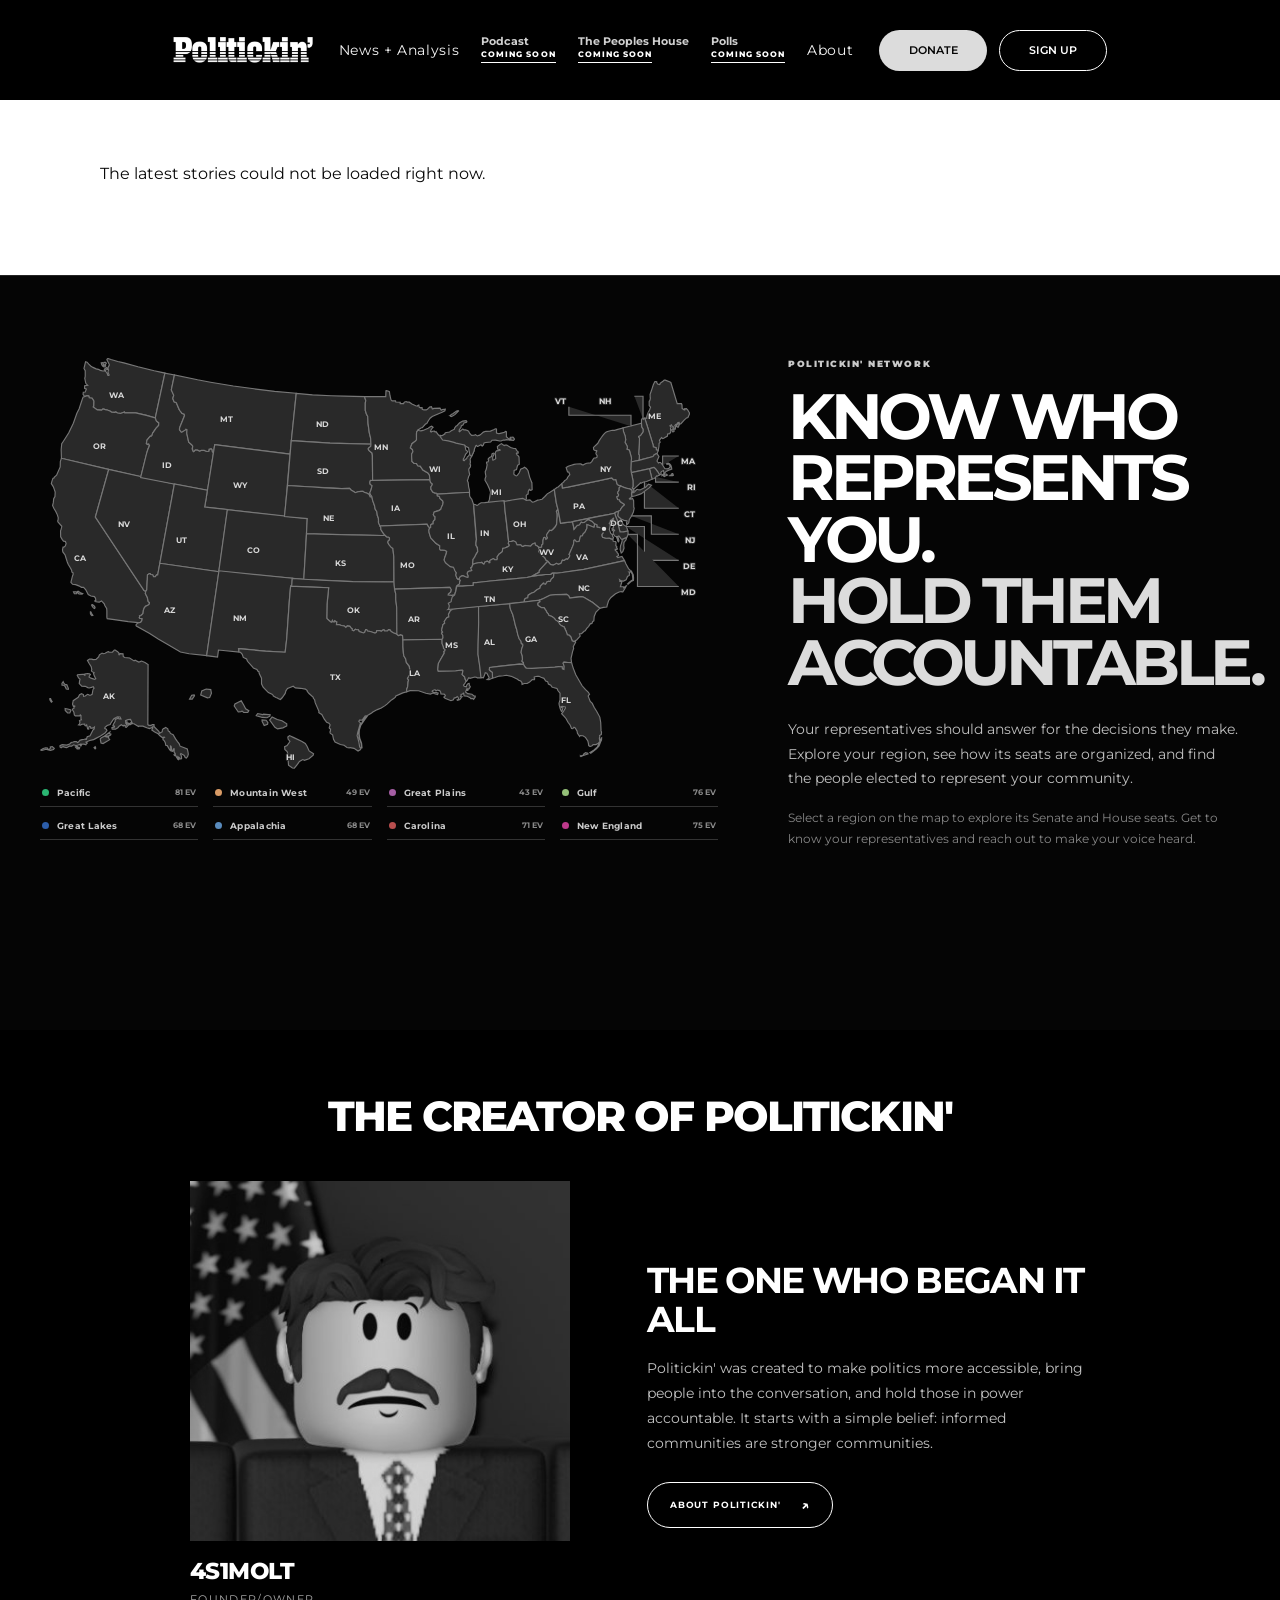
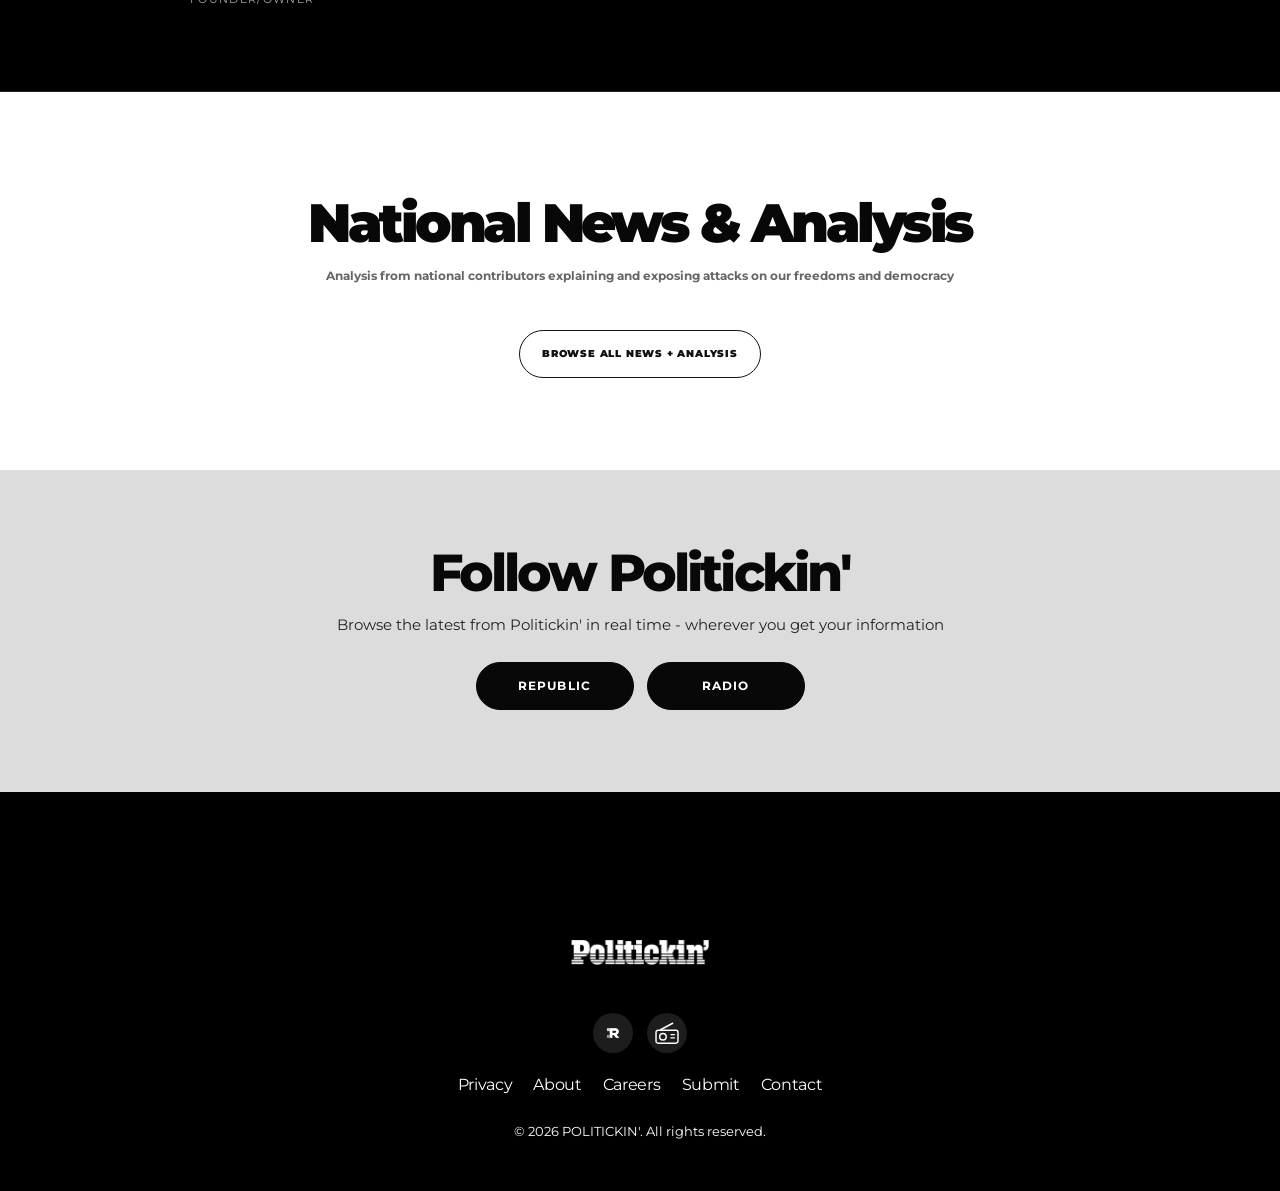
==== commit 0510e2a5: "Mark polls navigation as coming soon" ====
--- a/index.html
+++ b/index.html
@@ -16,7 +16,7 @@
     <a class="wordmark" href="#home" aria-label="Politickin home"><img class="header-logo" src="./Politickin%27%20WHITE.png?v=a7400ff31639ab656cc63ef716fd7ea4c608092f" alt="Politickin’" /></a>
     <button class="menu-toggle" aria-label="Open navigation" aria-expanded="false"><span></span><span></span><span></span></button>
     <nav class="main-nav" aria-label="Main navigation">
-      <div class="nav-dropdown"><a class="nav-link" href="./news-analysis.html" aria-haspopup="true" aria-expanded="false">News + Analysis</a><div class="nav-dropdown-menu"><a href="./submit-op-ed.html">Submit an Op-Ed</a></div></div><span class="nav-link nav-coming-soon" aria-label="Podcast, coming soon"><span class="nav-coming-title">Podcast</span><span class="nav-coming-label">COMING SOON</span></span><span class="nav-link nav-coming-soon" aria-label="The Peoples House, coming soon"><span class="nav-coming-title">The Peoples House</span><span class="nav-coming-label">COMING SOON</span></span><a class="nav-link" href="./news-analysis.html#national">Polls</a><a class="nav-link" href="#about">About</a>
+      <div class="nav-dropdown"><a class="nav-link" href="./news-analysis.html" aria-haspopup="true" aria-expanded="false">News + Analysis</a><div class="nav-dropdown-menu"><a href="./submit-op-ed.html">Submit an Op-Ed</a></div></div><span class="nav-link nav-coming-soon" aria-label="Podcast, coming soon"><span class="nav-coming-title">Podcast</span><span class="nav-coming-label">COMING SOON</span></span><span class="nav-link nav-coming-soon" aria-label="The Peoples House, coming soon"><span class="nav-coming-title">The Peoples House</span><span class="nav-coming-label">COMING SOON</span></span><span class="nav-link nav-coming-soon" aria-label="Polls, coming soon"><span class="nav-coming-title">Polls</span><span class="nav-coming-label">COMING SOON</span></span><a class="nav-link" href="#about">About</a>
     </nav>
     <div class="header-actions"><a class="btn btn-light btn-small" href="#support">DONATE</a><a class="btn btn-outline btn-small" href="./writer-portal.html">SIGN UP</a></div>
   </header>
--- a/styles.css
+++ b/styles.css
@@ -1386,3 +1386,35 @@
  .article-detail-hero{padding:22px 20px 30px!important}
  .article-detail-hero .article-back-link{margin-bottom:26px!important}
 }
+
+
+/* Coming-soon navigation items */
+.site-header .main-nav .nav-coming-soon{
+  position:relative;
+  display:flex;
+  flex-direction:column;
+  align-items:flex-start;
+  justify-content:center;
+  gap:3px;
+  padding:8px 0 10px;
+  color:#d0d0d0;
+  line-height:1.1;
+  cursor:default;
+}
+.site-header .main-nav .nav-coming-title{
+  font-size:11px;
+  font-weight:700;
+  letter-spacing:0;
+  white-space:nowrap;
+}
+.site-header .main-nav .nav-coming-label{
+  display:inline-block;
+  padding-bottom:3px;
+  border-bottom:1px solid #fff;
+  color:#fff;
+  font-family:var(--display);
+  font-size:8px;
+  font-weight:800;
+  letter-spacing:.13em;
+  white-space:nowrap;
+}
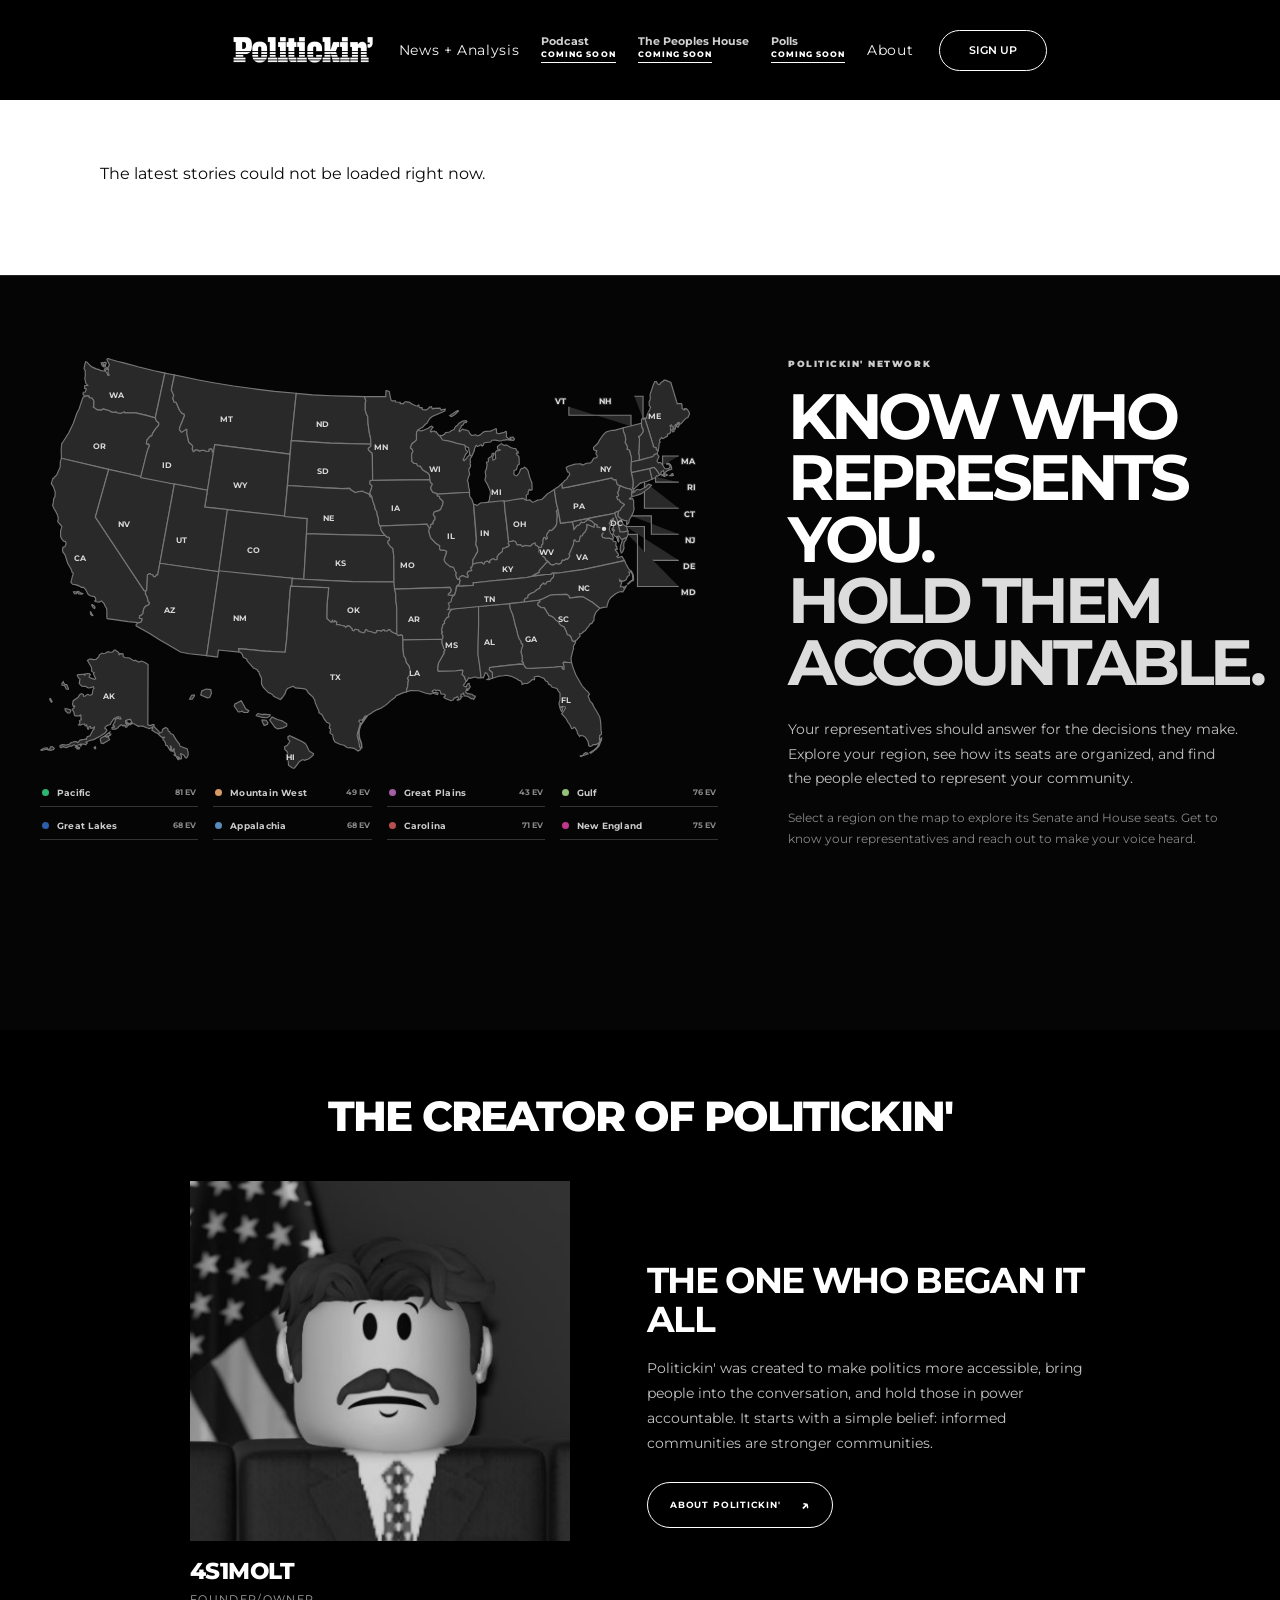
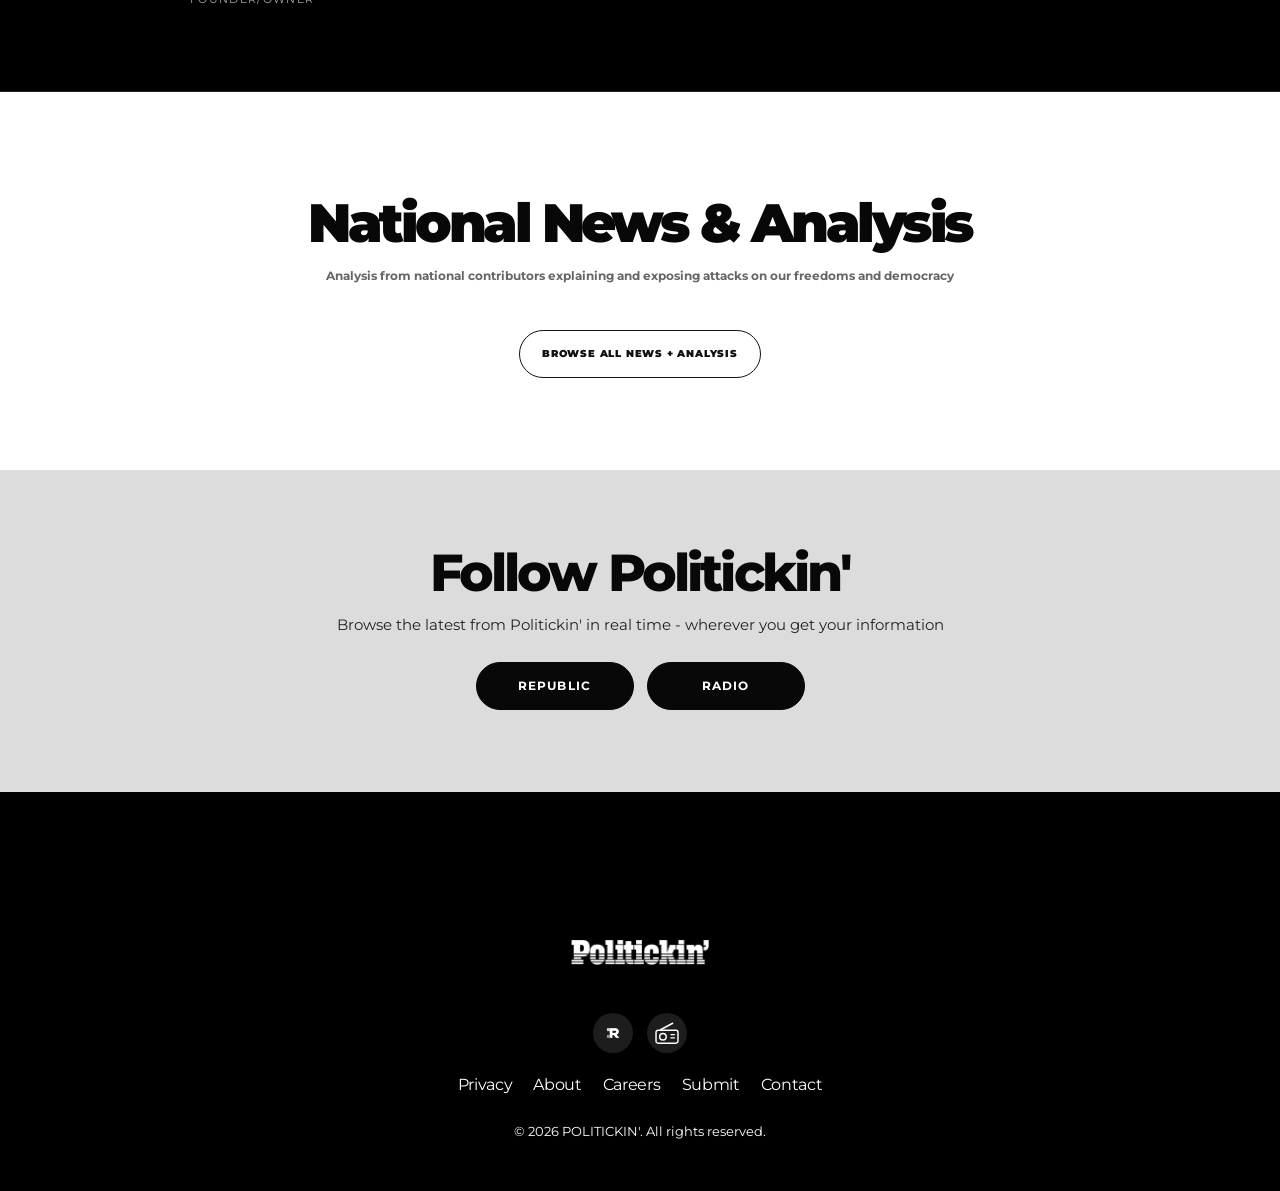
==== commit f92d4dc5: "Remove Donate button from header" ====
--- a/index.html
+++ b/index.html
@@ -10,15 +10,26 @@
   <link rel="preconnect" href="https://fonts.gstatic.com" crossorigin />
   <link href="https://fonts.googleapis.com/css2?family=DM+Sans:wght@400;500;600;700;800;900&family=Montserrat:wght@400;500;600;700;800;900&family=Space+Grotesk:wght@500;600;700&display=swap" rel="stylesheet" />
   <link rel="stylesheet" href="./styles.css" />
+  <link rel="icon" type="image/png" href="./image%20%2829%29.png" />
+  <link rel="apple-touch-icon" href="./image%20%2829%29.png" />
+  <meta property="og:type" content="website" />
+  <meta property="og:title" content="Politickin'" />
+  <meta property="og:description" content="Politickin’ covers politics without the spin: the news, the noise, and what it actually means." />
+  <meta property="og:image" content="https://carrington-rblx.github.io/politickin-/politickin-link-preview-black.png" />
+  <meta property="og:url" content="https://carrington-rblx.github.io/politickin-/index.html" />
+  <meta name="twitter:card" content="summary_large_image" />
+  <meta name="twitter:title" content="Politickin'" />
+  <meta name="twitter:description" content="Politickin’ covers politics without the spin: the news, the noise, and what it actually means." />
+  <meta name="twitter:image" content="https://carrington-rblx.github.io/politickin-/politickin-link-preview-black.png" />
 </head>
 <body>
 <header class="site-header">
     <a class="wordmark" href="#home" aria-label="Politickin home"><img class="header-logo" src="./Politickin%27%20WHITE.png?v=a7400ff31639ab656cc63ef716fd7ea4c608092f" alt="Politickin’" /></a>
     <button class="menu-toggle" aria-label="Open navigation" aria-expanded="false"><span></span><span></span><span></span></button>
     <nav class="main-nav" aria-label="Main navigation">
-      <div class="nav-dropdown"><a class="nav-link" href="./news-analysis.html" aria-haspopup="true" aria-expanded="false">News + Analysis</a><div class="nav-dropdown-menu"><a href="./submit-op-ed.html">Submit an Op-Ed</a></div></div><span class="nav-link nav-coming-soon" aria-label="Podcast, coming soon"><span class="nav-coming-title">Podcast</span><span class="nav-coming-label">COMING SOON</span></span><span class="nav-link nav-coming-soon" aria-label="The Peoples House, coming soon"><span class="nav-coming-title">The Peoples House</span><span class="nav-coming-label">COMING SOON</span></span><span class="nav-link nav-coming-soon" aria-label="Polls, coming soon"><span class="nav-coming-title">Polls</span><span class="nav-coming-label">COMING SOON</span></span><a class="nav-link" href="#about">About</a>
+      <div class="nav-dropdown"><a class="nav-link" href="./news-analysis.html" aria-haspopup="true" aria-expanded="false">News + Analysis</a><div class="nav-dropdown-menu"><a href="./submit-op-ed.html">Submit an Op-Ed</a></div></div><span class="nav-link nav-coming-soon" aria-label="Podcast, coming soon"><span class="nav-coming-title">Podcast</span><span class="nav-coming-label">COMING SOON</span></span><span class="nav-link nav-coming-soon" aria-label="The Peoples House, coming soon"><span class="nav-coming-title">The Peoples House</span><span class="nav-coming-label">COMING SOON</span></span><span class="nav-link nav-coming-soon" aria-label="Polls, coming soon"><span class="nav-coming-title">Polls</span><span class="nav-coming-label">COMING SOON</span></span><a class="nav-link" href="./about.html">About</a>
     </nav>
-    <div class="header-actions"><a class="btn btn-light btn-small" href="#support">DONATE</a><a class="btn btn-outline btn-small" href="./writer-portal.html">SIGN UP</a></div>
+    <div class="header-actions"><a class="btn btn-outline btn-small" href="./writer-portal.html">SIGN UP</a></div>
   </header>
 
   <main id="home">
@@ -100,7 +111,7 @@
         <a class="footer-platform radio-platform" href="#newsletter" aria-label="Radio"><svg viewBox="0 0 32 32" role="img" aria-hidden="true"><path d="M5 12.5h22a2.5 2.5 0 0 1 2.5 2.5v11A2.5 2.5 0 0 1 27 28.5H5A2.5 2.5 0 0 1 2.5 26V15A2.5 2.5 0 0 1 5 12.5Z" fill="none" stroke="currentColor" stroke-width="1.8"/><path d="m8 12 15-8" fill="none" stroke="currentColor" stroke-width="1.8" stroke-linecap="round"/><circle cx="11" cy="20.5" r="4" fill="none" stroke="currentColor" stroke-width="1.8"/><path d="M21 18h4M21 22h4" fill="none" stroke="currentColor" stroke-width="1.8" stroke-linecap="round"/></svg></a>
       </div>
       <nav class="footer-quicklinks" aria-label="Footer navigation">
-        <a href="#support">Privacy</a><a href="#about">About</a><a href="#support">Careers</a><a href="#newsletter">Submit</a><a href="#support">Contact</a>
+        <a href="#support">Privacy</a><a href="./about.html">About</a><a href="#support">Careers</a><a href="#newsletter">Submit</a><a href="#support">Contact</a>
       </nav>
       <div class="footer-legal"><p>© 2026 POLITICKIN'. All rights reserved.</p></div>
     </div>
